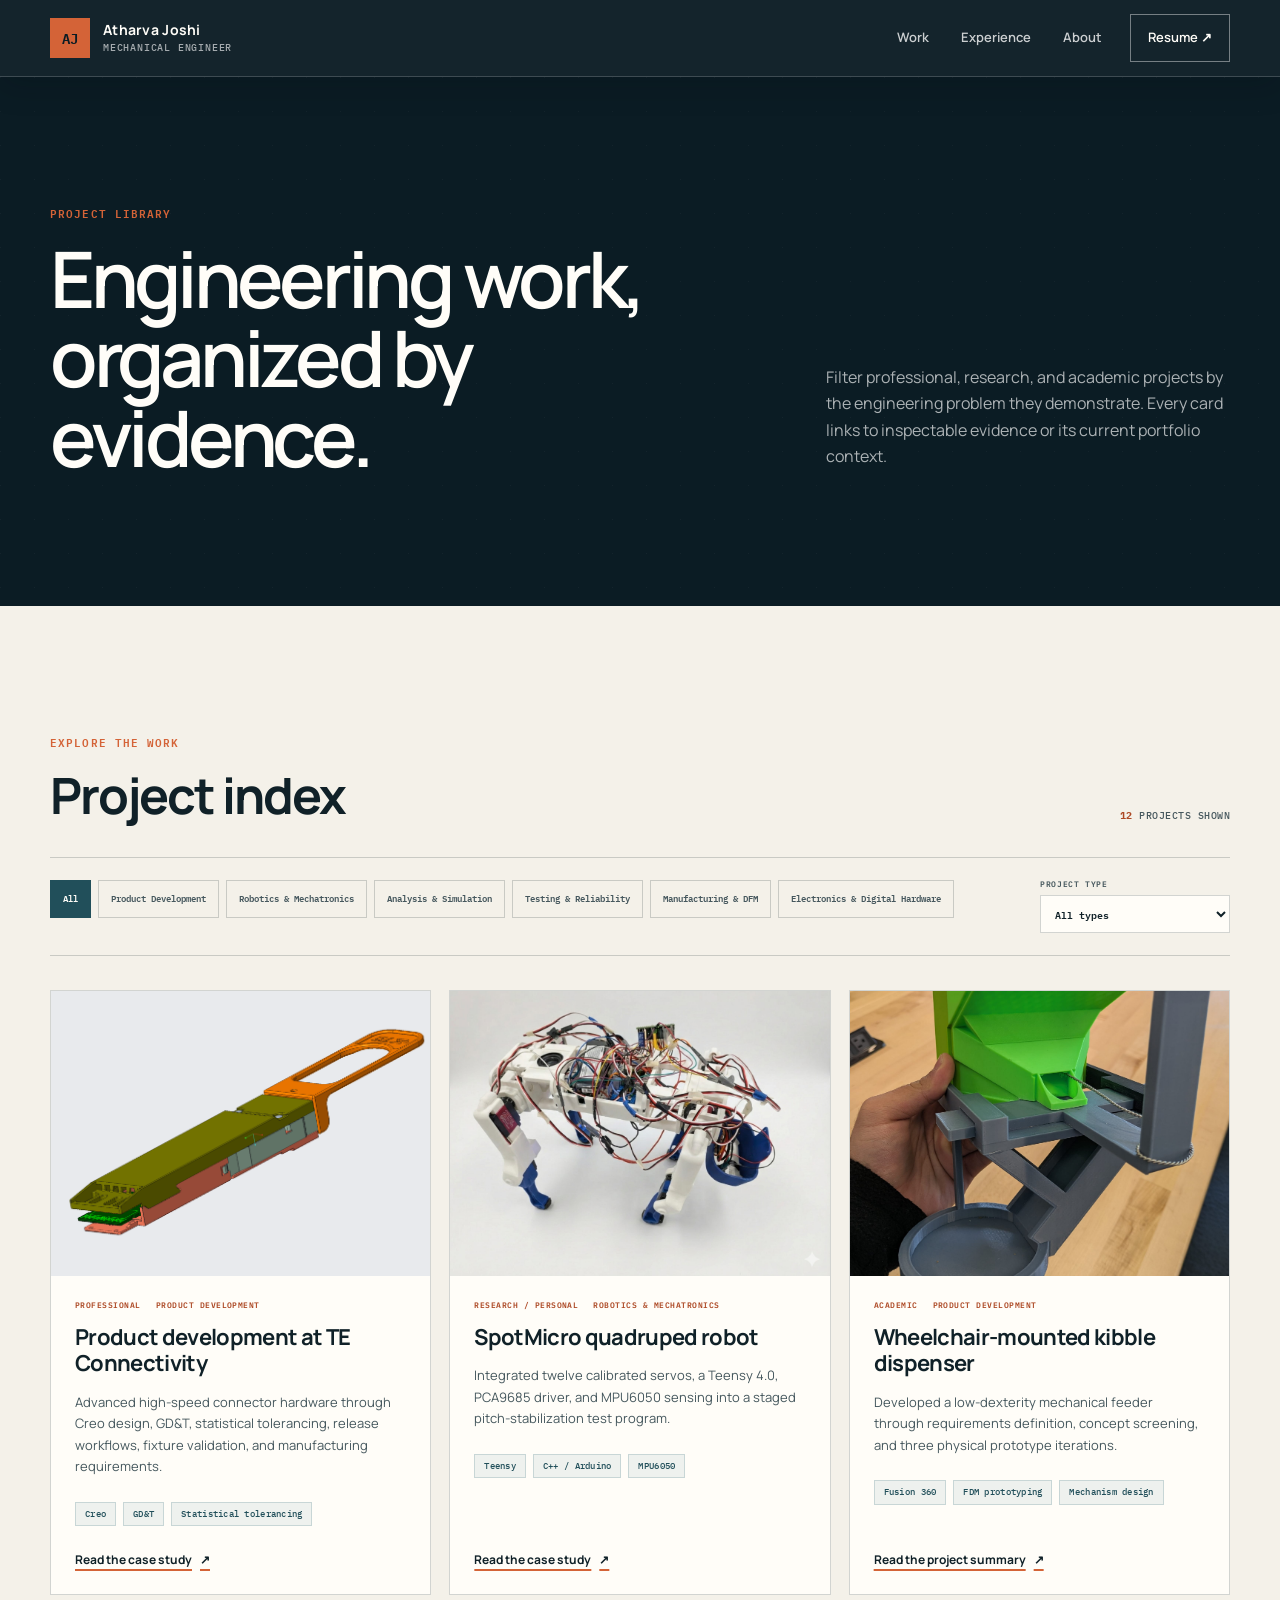
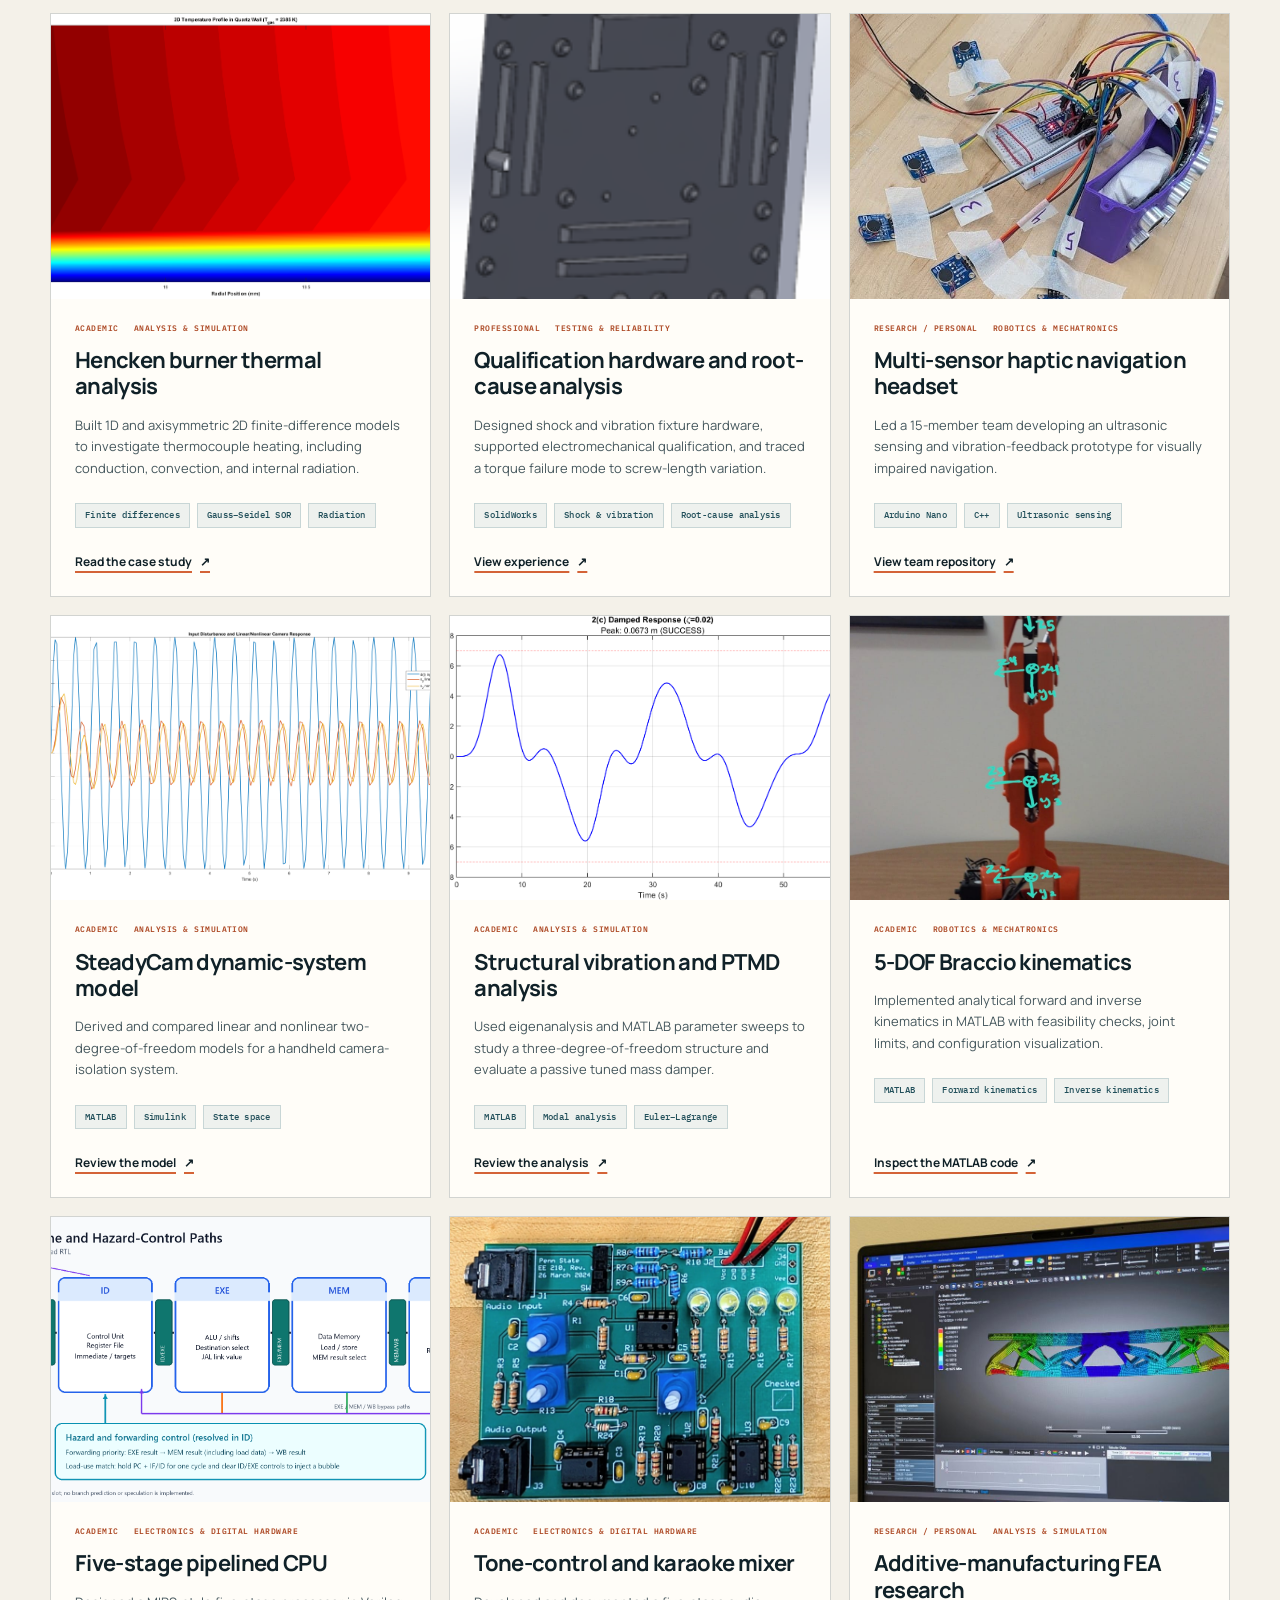
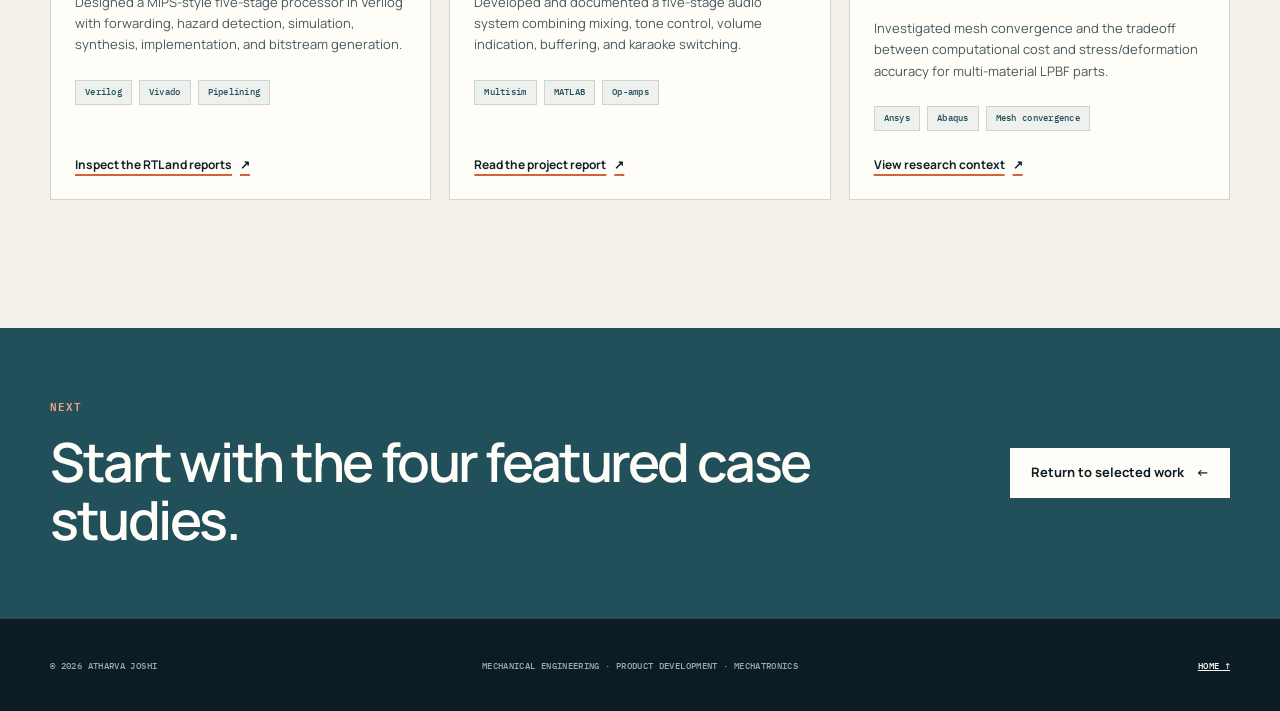
==== work/index.html @ 53b20890 "Build Option A portfolio foundation" ====
<!doctype html>
<html lang="en">
  <head>
    <meta charset="utf-8">
    <meta name="viewport" content="width=device-width, initial-scale=1">
    <title>Engineering Work | Atharva Joshi</title>
    <meta name="description" content="Explore Atharva Joshi's professional, research, and academic engineering projects by domain.">
    <meta name="theme-color" content="#0b1c24">
    <link rel="canonical" href="https://wargodakj.github.io/work/">
    <meta property="og:type" content="website">
    <meta property="og:url" content="https://wargodakj.github.io/work/">
    <meta property="og:title" content="Engineering Work | Atharva Joshi">
    <meta property="og:description" content="Professional, research, and academic work across product development, mechatronics, testing, manufacturing, and simulation.">
    <meta property="og:image" content="https://wargodakj.github.io/assets/te-osfp-test-module.png">
    <meta name="twitter:card" content="summary_large_image">
    <link rel="preconnect" href="https://fonts.googleapis.com">
    <link rel="preconnect" href="https://fonts.gstatic.com" crossorigin>
    <link href="https://fonts.googleapis.com/css2?family=IBM+Plex+Mono:wght@500;600&family=Manrope:wght@400;500;600;700&display=swap" rel="stylesheet">
    <link rel="stylesheet" href="../styles.css">
    <script type="module" src="work.js"></script>
  </head>
  <body>
    <a class="skip-link" href="#project-library">Skip to projects</a>

    <header class="site-header is-scrolled">
      <div class="shell header-inner">
        <a class="brand" href="../index.html" aria-label="Atharva Joshi, home">
          <span class="brand-mark" aria-hidden="true">AJ</span>
          <span class="brand-copy"><strong>Atharva Joshi</strong><span>Mechanical engineer</span></span>
        </a>
        <button class="menu-button" type="button" aria-expanded="false" aria-controls="primary-navigation" data-menu-button>
          <span class="menu-button-label">Menu</span>
          <span class="menu-button-lines" aria-hidden="true"><i></i><i></i></span>
        </button>
        <nav class="primary-nav" id="primary-navigation" aria-label="Primary navigation" data-navigation>
          <a aria-current="page" href="./">Work</a>
          <a href="../index.html#experience">Experience</a>
          <a href="../index.html#about">About</a>
          <a class="nav-resume" href="../assets/Atharva_Joshi_Resume.pdf" target="_blank" rel="noopener">Resume <span aria-hidden="true">↗</span></a>
        </nav>
      </div>
    </header>

    <main>
      <section class="page-hero">
        <div class="shell page-hero-grid">
          <div>
            <p class="eyebrow">Project library</p>
            <h1>Engineering work, organized by evidence.</h1>
          </div>
          <p>Filter professional, research, and academic projects by the engineering problem they demonstrate. Every card links to inspectable evidence or its current portfolio context.</p>
        </div>
      </section>

      <section class="library-section" id="project-library" aria-labelledby="library-title">
        <div class="shell">
          <div class="library-header">
            <div>
              <p class="eyebrow">Explore the work</p>
              <h2 id="library-title">Project index</h2>
            </div>
            <p class="result-count" aria-live="polite"><strong data-result-count>0</strong> projects shown</p>
          </div>

          <div class="library-controls" aria-label="Project filters">
            <div class="filter-group" role="group" aria-label="Filter by engineering domain" data-domain-filters></div>
            <label class="type-filter">
              <span>Project type</span>
              <select data-type-filter>
                <option value="All">All types</option>
                <option value="Professional">Professional</option>
                <option value="Research / Personal">Research / personal</option>
                <option value="Academic">Academic</option>
              </select>
            </label>
          </div>

          <div class="library-grid" data-project-library></div>
          <p class="library-empty" data-empty-state hidden>No projects match both filters. Try another combination.</p>
        </div>
      </section>

      <section class="contact-band">
        <div class="shell contact-inner">
          <div><p class="eyebrow">Next</p><h2>Start with the four featured case studies.</h2></div>
          <a class="button button-light" href="../index.html#selected-work">Return to selected work <span aria-hidden="true">←</span></a>
        </div>
      </section>
    </main>

    <footer class="site-footer">
      <div class="shell footer-inner">
        <p>© <span data-current-year></span> Atharva Joshi</p>
        <p>Mechanical engineering · Product development · Mechatronics</p>
        <a href="../index.html">Home ↑</a>
      </div>
    </footer>
  </body>
</html>
---- styles.css ----
:root {
  --ink: #102128;
  --ink-soft: #45575d;
  --paper: #f4f1e9;
  --paper-deep: #e8e3d8;
  --white: #fffdf8;
  --navy: #0b1c24;
  --navy-light: #17313b;
  --steel: #2f6875;
  --steel-dark: #214f5a;
  --orange: #d46337;
  --orange-dark: #ad4925;
  --line: rgba(16, 33, 40, 0.19);
  --line-light: rgba(255, 255, 255, 0.18);
  --shadow: 0 28px 70px rgba(9, 27, 35, 0.14);
  --sans: "Manrope", "Segoe UI", sans-serif;
  --mono: "IBM Plex Mono", Consolas, monospace;
  --shell: min(1180px, calc(100vw - 48px));
  --radius: 3px;
}

*,
*::before,
*::after {
  box-sizing: border-box;
}

html {
  scroll-behavior: smooth;
  scroll-padding-top: 88px;
}

body {
  margin: 0;
  color: var(--ink);
  background: var(--paper);
  font-family: var(--sans);
  font-size: 16px;
  line-height: 1.65;
  text-rendering: optimizeLegibility;
}

body.menu-open {
  overflow: hidden;
}

img {
  display: block;
  max-width: 100%;
}

a {
  color: inherit;
}

button,
a {
  -webkit-tap-highlight-color: transparent;
}

:focus-visible {
  outline: 3px solid var(--orange);
  outline-offset: 4px;
}

.skip-link {
  position: fixed;
  z-index: 1000;
  top: 12px;
  left: 12px;
  padding: 10px 14px;
  color: var(--white);
  background: var(--navy);
  transform: translateY(-160%);
}

.skip-link:focus {
  transform: translateY(0);
}

.shell {
  width: var(--shell);
  margin-inline: auto;
}

.site-header {
  position: sticky;
  z-index: 100;
  top: 0;
  color: var(--white);
  background: rgba(11, 28, 36, 0.96);
  border-bottom: 1px solid transparent;
  transition: border-color 180ms ease, box-shadow 180ms ease;
}

.site-header.is-scrolled {
  border-bottom-color: var(--line-light);
  box-shadow: 0 10px 30px rgba(3, 12, 16, 0.18);
}

.header-inner {
  min-height: 76px;
  display: flex;
  align-items: center;
  justify-content: space-between;
  gap: 32px;
}

.brand {
  display: inline-flex;
  align-items: center;
  gap: 13px;
  color: inherit;
  text-decoration: none;
}

.brand-mark {
  width: 40px;
  height: 40px;
  display: grid;
  place-items: center;
  color: var(--navy);
  background: var(--orange);
  font: 600 14px/1 var(--mono);
}

.brand-copy {
  display: grid;
  line-height: 1.15;
}

.brand-copy strong {
  font-size: 14px;
  letter-spacing: 0.02em;
}

.brand-copy span {
  margin-top: 4px;
  color: rgba(255, 255, 255, 0.62);
  font: 500 10px/1.2 var(--mono);
  letter-spacing: 0.08em;
  text-transform: uppercase;
}

.primary-nav {
  display: flex;
  align-items: center;
  gap: 4px;
}

.primary-nav a {
  padding: 12px 14px;
  color: rgba(255, 255, 255, 0.78);
  font-size: 13px;
  font-weight: 600;
  text-decoration: none;
}

.primary-nav a:hover {
  color: var(--white);
}

.primary-nav .nav-resume {
  margin-left: 10px;
  padding-inline: 17px;
  color: var(--white);
  border: 1px solid rgba(255, 255, 255, 0.42);
}

.primary-nav .nav-resume:hover {
  background: rgba(255, 255, 255, 0.09);
}

.menu-button {
  display: none;
  color: var(--white);
  background: transparent;
  border: 0;
  font: 600 12px/1 var(--mono);
  text-transform: uppercase;
  letter-spacing: 0.08em;
}

.hero {
  position: relative;
  min-height: 720px;
  display: grid;
  align-items: center;
  overflow: hidden;
  color: var(--white);
  background:
    linear-gradient(115deg, rgba(255, 255, 255, 0.035) 1px, transparent 1px) 0 0 / 34px 34px,
    var(--navy);
}

.hero::after {
  content: "";
  position: absolute;
  right: -11vw;
  bottom: -36vw;
  width: 64vw;
  aspect-ratio: 1;
  border: 1px solid rgba(255, 255, 255, 0.08);
  border-radius: 50%;
  box-shadow: 0 0 0 90px rgba(255, 255, 255, 0.02), 0 0 0 180px rgba(255, 255, 255, 0.015);
  pointer-events: none;
}

.hero-grid {
  position: relative;
  z-index: 1;
  display: grid;
  grid-template-columns: minmax(0, 1.04fr) minmax(420px, 0.96fr);
  align-items: center;
  gap: clamp(48px, 7vw, 96px);
  padding-block: 88px 92px;
}

.eyebrow,
.project-eyebrow {
  margin: 0 0 18px;
  color: var(--orange);
  font: 600 11px/1.45 var(--mono);
  letter-spacing: 0.1em;
  text-transform: uppercase;
}

.hero h1 {
  max-width: 760px;
  margin: 0;
  font-size: clamp(46px, 6vw, 78px);
  font-weight: 600;
  line-height: 1.02;
  letter-spacing: -0.055em;
}

.hero-lede {
  max-width: 670px;
  margin: 30px 0 0;
  color: rgba(255, 255, 255, 0.72);
  font-size: clamp(17px, 1.6vw, 20px);
  line-height: 1.65;
}

.hero-actions {
  display: flex;
  flex-wrap: wrap;
  gap: 12px;
  margin-top: 36px;
}

.button {
  min-height: 50px;
  display: inline-flex;
  align-items: center;
  justify-content: center;
  gap: 12px;
  padding: 12px 20px;
  border: 1px solid transparent;
  font-size: 13px;
  font-weight: 700;
  text-decoration: none;
  transition: color 160ms ease, background 160ms ease, border-color 160ms ease, transform 160ms ease;
}

.button:hover {
  transform: translateY(-2px);
}

.button-primary {
  color: var(--navy);
  background: var(--orange);
}

.button-primary:hover {
  background: #e27647;
}

.button-secondary {
  color: var(--white);
  border-color: rgba(255, 255, 255, 0.32);
}

.button-secondary:hover {
  background: rgba(255, 255, 255, 0.08);
  border-color: rgba(255, 255, 255, 0.6);
}

.hero-facts {
  display: grid;
  grid-template-columns: repeat(3, 1fr);
  gap: 18px;
  margin: 52px 0 0;
  padding-top: 24px;
  border-top: 1px solid var(--line-light);
}

.hero-facts div {
  min-width: 0;
}

.hero-facts dt {
  color: rgba(255, 255, 255, 0.48);
  font: 500 9px/1.4 var(--mono);
  letter-spacing: 0.1em;
  text-transform: uppercase;
}

.hero-facts dd {
  margin: 8px 0 0;
  color: rgba(255, 255, 255, 0.86);
  font-size: 12px;
  line-height: 1.45;
}

.hero-evidence {
  position: relative;
  min-height: 520px;
}

.evidence-frame {
  position: absolute;
  margin: 0;
  overflow: hidden;
  background: #dfe3e3;
  border: 1px solid rgba(255, 255, 255, 0.2);
  box-shadow: 0 32px 70px rgba(0, 0, 0, 0.28);
}

.evidence-frame img {
  width: 100%;
  height: 100%;
  object-fit: cover;
}

.evidence-frame figcaption {
  position: absolute;
  right: 0;
  bottom: 0;
  left: 0;
  display: flex;
  align-items: center;
  gap: 12px;
  padding: 12px 15px;
  color: rgba(255, 255, 255, 0.8);
  background: rgba(11, 28, 36, 0.92);
  font: 500 10px/1.3 var(--mono);
  letter-spacing: 0.05em;
  text-transform: uppercase;
}

.evidence-frame figcaption span {
  color: var(--orange);
}

.evidence-frame-main {
  top: 18px;
  right: 0;
  width: 92%;
  height: 68%;
}

.evidence-frame-main img {
  object-position: 55% 50%;
}

.evidence-frame-secondary {
  bottom: 20px;
  left: 0;
  width: 58%;
  height: 42%;
  border: 8px solid var(--navy);
}

.evidence-note {
  position: absolute;
  right: 0;
  bottom: 64px;
  width: 36%;
  display: flex;
  align-items: center;
  gap: 8px;
  color: rgba(255, 255, 255, 0.52);
  font: 500 8px/1 var(--mono);
  letter-spacing: 0.08em;
}

.evidence-note i {
  flex: 1;
  height: 1px;
  background: rgba(255, 255, 255, 0.22);
}

.proof-bar {
  color: var(--white);
  background: var(--steel-dark);
}

.proof-grid {
  display: grid;
  grid-template-columns: repeat(3, 1fr);
}

.proof-grid > div {
  position: relative;
  min-height: 118px;
  display: grid;
  align-content: center;
  padding: 24px 34px 24px 56px;
  border-left: 1px solid rgba(255, 255, 255, 0.14);
}

.proof-grid > div:last-child {
  border-right: 1px solid rgba(255, 255, 255, 0.14);
}

.proof-grid span {
  position: absolute;
  top: 27px;
  left: 20px;
  color: var(--orange);
  font: 600 10px/1 var(--mono);
}

.proof-grid strong,
.proof-grid small {
  display: block;
}

.proof-grid strong {
  font-size: 14px;
}

.proof-grid small {
  margin-top: 7px;
  color: rgba(255, 255, 255, 0.58);
  font: 500 9px/1.5 var(--mono);
}

.section {
  padding-block: clamp(86px, 10vw, 140px);
}

.section-heading {
  display: grid;
  grid-template-columns: minmax(0, 1.3fr) minmax(280px, 0.7fr);
  align-items: end;
  gap: 64px;
  margin-bottom: 54px;
}

.section-heading-compact {
  grid-template-columns: 1fr;
}

.section-heading h2,
.experience h2,
.about h2,
.contact-band h2 {
  max-width: 760px;
  margin: 0;
  font-size: clamp(36px, 4.8vw, 58px);
  font-weight: 600;
  line-height: 1.08;
  letter-spacing: -0.045em;
}

.section-heading > p {
  margin: 0;
  color: var(--ink-soft);
  font-size: 15px;
}

.featured-grid {
  border-top: 1px solid var(--line);
}

.featured-project {
  display: grid;
  grid-template-columns: minmax(340px, 0.92fr) minmax(0, 1.08fr);
  gap: clamp(42px, 7vw, 94px);
  align-items: center;
  padding-block: 48px;
  border-bottom: 1px solid var(--line);
}

.featured-project:nth-child(even) .project-media {
  order: 2;
}

.project-media {
  position: relative;
  aspect-ratio: 4 / 3;
  display: block;
  overflow: hidden;
  background: var(--paper-deep);
  box-shadow: var(--shadow);
}

.project-media::after {
  content: "";
  position: absolute;
  inset: 0;
  border: 1px solid rgba(16, 33, 40, 0.16);
  pointer-events: none;
}

.project-media img {
  width: 100%;
  height: 100%;
  object-fit: cover;
  transition: transform 450ms cubic-bezier(0.2, 0.75, 0.25, 1);
}

.project-media:hover img {
  transform: scale(1.025);
}

#te-connectivity .project-media img {
  object-fit: contain;
  padding: 20px;
  background: #e6e9eb;
}

#hencken-burner .project-media img {
  object-position: center;
}

.project-number,
.project-status {
  position: absolute;
  z-index: 1;
  font-family: var(--mono);
}

.project-number {
  top: 0;
  left: 0;
  min-width: 48px;
  padding: 12px;
  color: var(--navy);
  background: var(--orange);
  font-size: 12px;
  font-weight: 600;
  text-align: center;
}

.project-status {
  right: 12px;
  bottom: 12px;
  padding: 7px 9px;
  color: var(--white);
  background: rgba(11, 28, 36, 0.9);
  font-size: 8px;
  letter-spacing: 0.08em;
  text-transform: uppercase;
}

.project-copy h3,
.supporting-copy h3,
.capability-grid h3,
.experience-item h3 {
  margin: 0;
  color: var(--ink);
  font-size: clamp(24px, 3vw, 38px);
  font-weight: 600;
  line-height: 1.18;
  letter-spacing: -0.035em;
}

.project-copy > p:not(.project-eyebrow),
.supporting-copy > p:not(.project-eyebrow) {
  margin: 18px 0 0;
  color: var(--ink-soft);
}

.project-outcome {
  padding-left: 18px;
  border-left: 2px solid var(--orange);
  font-size: 13px;
}

.project-outcome strong {
  color: var(--ink);
}

.project-tags,
.inline-tags {
  display: flex;
  flex-wrap: wrap;
  gap: 7px;
  margin: 24px 0 0;
  padding: 0;
  list-style: none;
}

.project-tags li,
.inline-tags li {
  padding: 6px 9px;
  color: var(--steel-dark);
  background: rgba(47, 104, 117, 0.08);
  border: 1px solid rgba(47, 104, 117, 0.2);
  font: 500 9px/1.2 var(--mono);
  letter-spacing: 0.03em;
}

.text-link {
  display: inline-flex;
  gap: 8px;
  margin-top: 28px;
  color: var(--ink);
  font-size: 12px;
  font-weight: 700;
  text-decoration-color: var(--orange);
  text-decoration-thickness: 2px;
  text-underline-offset: 5px;
}

.text-link:hover {
  color: var(--orange-dark);
}

.capabilities {
  color: var(--white);
  background: var(--navy);
}

.capabilities .section-heading h2 {
  color: var(--white);
}

.capability-grid {
  display: grid;
  grid-template-columns: repeat(2, 1fr);
  border-top: 1px solid var(--line-light);
  border-left: 1px solid var(--line-light);
}

.capability-grid article {
  min-height: 300px;
  padding: clamp(30px, 4vw, 48px);
  border-right: 1px solid var(--line-light);
  border-bottom: 1px solid var(--line-light);
}

.capability-index {
  display: block;
  margin-bottom: 48px;
  color: var(--orange);
  font: 600 12px/1 var(--mono);
}

.capability-grid h3 {
  color: var(--white);
  font-size: 28px;
}

.capability-grid p {
  max-width: 500px;
  margin: 18px 0 0;
  color: rgba(255, 255, 255, 0.66);
}

.capability-grid small {
  display: block;
  margin-top: 34px;
  color: rgba(255, 255, 255, 0.42);
  font: 500 9px/1.5 var(--mono);
  letter-spacing: 0.04em;
}

.experience {
  background: var(--white);
}

.experience-layout {
  display: grid;
  grid-template-columns: minmax(280px, 0.7fr) minmax(0, 1.3fr);
  gap: clamp(56px, 9vw, 130px);
}

.experience-intro {
  align-self: start;
  position: sticky;
  top: 120px;
}

.experience-intro p:last-child {
  margin: 26px 0 0;
  color: var(--ink-soft);
}

.experience-list {
  border-top: 1px solid var(--line);
}

.experience-item {
  display: grid;
  grid-template-columns: 155px minmax(0, 1fr);
  gap: 32px;
  padding-block: 36px 42px;
  border-bottom: 1px solid var(--line);
}

.experience-meta {
  display: grid;
  align-content: start;
  gap: 8px;
  color: var(--ink-soft);
  font: 500 9px/1.5 var(--mono);
  letter-spacing: 0.05em;
  text-transform: uppercase;
}

.experience-meta span:first-child {
  color: var(--orange-dark);
  font-size: 11px;
}

.experience-item h3 {
  font-size: 28px;
}

.experience-item p {
  margin: 16px 0 0;
  color: var(--ink-soft);
}

.more-work {
  background: var(--paper-deep);
}

.supporting-grid {
  display: grid;
  grid-template-columns: repeat(3, 1fr);
  gap: 18px;
}

.supporting-project {
  display: flex;
  flex-direction: column;
  background: var(--white);
  border: 1px solid var(--line);
}

.supporting-media {
  aspect-ratio: 16 / 10;
  display: block;
  overflow: hidden;
  background: #dde2e2;
}

.supporting-media img {
  width: 100%;
  height: 100%;
  object-fit: cover;
  transition: transform 350ms ease;
}

.supporting-media:hover img {
  transform: scale(1.025);
}

.supporting-copy {
  flex: 1;
  padding: 26px;
}

.supporting-copy h3 {
  font-size: 22px;
}

.supporting-copy > p:not(.project-eyebrow) {
  font-size: 13px;
}

.supporting-copy .project-tags {
  margin-top: 20px;
}

.section-action {
  display: flex;
  justify-content: center;
  margin-top: 42px;
}

.button-ink {
  color: var(--white);
  background: var(--navy);
}

.button-ink:hover {
  background: var(--navy-light);
}

.page-hero {
  padding-block: clamp(78px, 10vw, 132px);
  color: var(--white);
  background:
    linear-gradient(115deg, rgba(255, 255, 255, 0.035) 1px, transparent 1px) 0 0 / 34px 34px,
    var(--navy);
}

.page-hero-grid {
  display: grid;
  grid-template-columns: minmax(0, 1.25fr) minmax(280px, 0.75fr);
  align-items: end;
  gap: clamp(40px, 8vw, 110px);
}

.page-hero h1 {
  max-width: 820px;
  margin: 0;
  font-size: clamp(44px, 7vw, 78px);
  font-weight: 600;
  line-height: 1.02;
  letter-spacing: -0.055em;
}

.page-hero-grid > p {
  margin: 0 0 8px;
  color: rgba(255, 255, 255, 0.66);
}

.library-section {
  padding-block: clamp(78px, 10vw, 132px);
}

.library-header {
  display: flex;
  align-items: end;
  justify-content: space-between;
  gap: 32px;
  margin-bottom: 34px;
}

.library-header h2 {
  margin: 0;
  font-size: clamp(34px, 4vw, 50px);
  line-height: 1.1;
  letter-spacing: -0.04em;
}

.result-count {
  margin: 0;
  color: var(--ink-soft);
  font: 500 10px/1.4 var(--mono);
  letter-spacing: 0.05em;
  text-transform: uppercase;
}

.result-count strong {
  color: var(--orange-dark);
}

.library-controls {
  display: flex;
  align-items: flex-start;
  justify-content: space-between;
  gap: 30px;
  padding-block: 22px;
  border-block: 1px solid var(--line);
}

.filter-group {
  display: flex;
  flex-wrap: wrap;
  gap: 7px;
}

.filter-button {
  min-height: 38px;
  padding: 8px 12px;
  color: var(--ink-soft);
  background: transparent;
  border: 1px solid var(--line);
  font: 600 9px/1.2 var(--mono);
  cursor: pointer;
}

.filter-button:hover,
.filter-button.is-active {
  color: var(--white);
  background: var(--steel-dark);
  border-color: var(--steel-dark);
}

.type-filter {
  flex: 0 0 190px;
  display: grid;
  gap: 6px;
  color: var(--ink-soft);
  font: 600 8px/1.2 var(--mono);
  letter-spacing: 0.08em;
  text-transform: uppercase;
}

.type-filter select {
  width: 100%;
  min-height: 38px;
  padding: 7px 10px;
  color: var(--ink);
  background: var(--white);
  border: 1px solid var(--line);
  border-radius: 0;
  font: 600 10px/1.2 var(--mono);
}

.library-grid {
  display: grid;
  grid-template-columns: repeat(3, 1fr);
  gap: 18px;
  margin-top: 34px;
}

.library-card {
  min-width: 0;
  display: flex;
  flex-direction: column;
  background: var(--white);
  border: 1px solid var(--line);
}

.library-card-media {
  aspect-ratio: 4 / 3;
  display: block;
  overflow: hidden;
  background: #dfe3e3;
}

.library-card-media img {
  width: 100%;
  height: 100%;
  object-fit: cover;
  transition: transform 350ms ease;
}

.library-card-media:hover img {
  transform: scale(1.025);
}

.library-card-copy {
  flex: 1;
  display: flex;
  flex-direction: column;
  padding: 24px;
}

.library-card-meta {
  display: flex;
  flex-wrap: wrap;
  gap: 7px 15px;
  margin-bottom: 14px;
  color: var(--orange-dark);
  font: 600 8px/1.3 var(--mono);
  letter-spacing: 0.06em;
  text-transform: uppercase;
}

.library-card h3 {
  margin: 0;
  font-size: 22px;
  line-height: 1.2;
  letter-spacing: -0.03em;
}

.library-card-copy > p {
  margin: 15px 0 0;
  color: var(--ink-soft);
  font-size: 13px;
}

.library-card .text-link {
  margin-top: auto;
  padding-top: 24px;
}

.library-empty {
  margin: 42px 0 0;
  padding: 28px;
  color: var(--ink-soft);
  background: var(--paper-deep);
  border: 1px solid var(--line);
}

.about {
  background: var(--paper);
}

.about-grid {
  display: grid;
  grid-template-columns: minmax(280px, 0.68fr) minmax(0, 1.32fr);
  align-items: center;
  gap: clamp(54px, 10vw, 140px);
}

.portrait-frame {
  position: relative;
  margin: 0;
}

.portrait-frame::before {
  content: "";
  position: absolute;
  z-index: -1;
  inset: 20px -20px -20px 20px;
  background: var(--steel);
}

.portrait-frame img {
  width: 100%;
  max-height: 590px;
  object-fit: cover;
  object-position: center 20%;
  filter: saturate(0.86) contrast(1.04);
}

.about-copy > p:not(.eyebrow) {
  max-width: 690px;
  margin: 24px 0 0;
  color: var(--ink-soft);
  font-size: 17px;
}

.about-links {
  display: flex;
  flex-wrap: wrap;
  gap: 24px;
  margin-top: 36px;
}

.about-links a {
  font-size: 12px;
  font-weight: 700;
  text-decoration-color: var(--orange);
  text-underline-offset: 5px;
}

.contact-band {
  padding-block: 70px;
  color: var(--white);
  background: var(--steel-dark);
}

.contact-inner {
  display: flex;
  align-items: center;
  justify-content: space-between;
  gap: 48px;
}

.contact-band .eyebrow {
  color: #f6a17b;
}

.contact-band h2 {
  max-width: 760px;
  color: var(--white);
  font-size: clamp(32px, 4.4vw, 54px);
}

.button-light {
  flex: 0 0 auto;
  color: var(--navy);
  background: var(--white);
}

.button-light:hover {
  background: var(--paper);
}

.site-footer {
  color: rgba(255, 255, 255, 0.62);
  background: var(--navy);
  border-top: 1px solid var(--line-light);
}

.footer-inner {
  min-height: 92px;
  display: grid;
  grid-template-columns: 1fr auto 1fr;
  align-items: center;
  gap: 24px;
  font: 500 9px/1.5 var(--mono);
  letter-spacing: 0.04em;
  text-transform: uppercase;
}

.footer-inner p,
.footer-inner a {
  margin: 0;
}

.footer-inner a {
  justify-self: end;
  color: var(--white);
}

@media (max-width: 980px) {
  :root {
    --shell: min(100% - 36px, 820px);
  }

  .hero {
    min-height: auto;
  }

  .hero-grid {
    grid-template-columns: 1fr;
    padding-block: 72px;
  }

  .hero-copy {
    max-width: 760px;
  }

  .hero-evidence {
    min-height: 570px;
  }

  .evidence-frame-main {
    width: 86%;
  }

  .evidence-frame-secondary {
    width: 48%;
  }

  .proof-grid {
    grid-template-columns: 1fr;
  }

  .proof-grid > div,
  .proof-grid > div:last-child {
    min-height: 96px;
    border-right: 1px solid rgba(255, 255, 255, 0.14);
    border-bottom: 1px solid rgba(255, 255, 255, 0.14);
  }

  .section-heading {
    grid-template-columns: 1fr;
    gap: 20px;
  }

  .featured-project,
  .experience-layout,
  .about-grid {
    grid-template-columns: 1fr;
  }

  .featured-project:nth-child(even) .project-media {
    order: initial;
  }

  .project-copy {
    max-width: 720px;
  }

  .experience-intro {
    position: static;
  }

  .page-hero-grid {
    grid-template-columns: 1fr;
  }

  .library-controls {
    align-items: stretch;
    flex-direction: column;
  }

  .type-filter {
    flex-basis: auto;
    max-width: 260px;
  }

  .library-grid {
    grid-template-columns: 1fr 1fr;
  }

  .supporting-grid {
    grid-template-columns: 1fr 1fr;
  }

  .about-grid {
    max-width: 760px;
  }

  .portrait-frame {
    max-width: 420px;
  }

  .contact-inner {
    align-items: flex-start;
    flex-direction: column;
  }

  .footer-inner {
    grid-template-columns: 1fr auto;
  }

  .footer-inner p:nth-child(2) {
    display: none;
  }
}

@media (max-width: 760px) {
  :root {
    --shell: calc(100% - 28px);
  }

  html {
    scroll-padding-top: 72px;
  }

  .header-inner {
    min-height: 68px;
  }

  .brand-copy span {
    display: none;
  }

  .menu-button {
    min-width: 74px;
    min-height: 44px;
    display: inline-flex;
    align-items: center;
    justify-content: flex-end;
    gap: 10px;
    cursor: pointer;
  }

  .menu-button-lines {
    width: 22px;
    display: grid;
    gap: 6px;
  }

  .menu-button-lines i {
    height: 1px;
    background: currentColor;
    transition: transform 180ms ease;
  }

  .menu-button[aria-expanded="true"] .menu-button-lines i:first-child {
    transform: translateY(3.5px) rotate(45deg);
  }

  .menu-button[aria-expanded="true"] .menu-button-lines i:last-child {
    transform: translateY(-3.5px) rotate(-45deg);
  }

  .primary-nav {
    position: fixed;
    inset: 68px 0 auto;
    display: none;
    align-items: stretch;
    padding: 18px 14px 26px;
    background: var(--navy);
    border-top: 1px solid var(--line-light);
    box-shadow: 0 24px 42px rgba(0, 0, 0, 0.24);
  }

  .primary-nav.is-open {
    display: grid;
  }

  .primary-nav a,
  .primary-nav .nav-resume {
    margin: 0;
    padding: 14px;
    border: 0;
    border-bottom: 1px solid var(--line-light);
  }

  .hero-grid {
    gap: 48px;
    padding-block: 60px 64px;
  }

  .hero h1 {
    font-size: clamp(43px, 13vw, 62px);
  }

  .hero-facts {
    grid-template-columns: 1fr;
    gap: 14px;
  }

  .hero-facts div {
    display: grid;
    grid-template-columns: 96px 1fr;
    gap: 12px;
  }

  .hero-facts dd {
    margin: 0;
  }

  .hero-evidence {
    min-height: 410px;
  }

  .evidence-frame-main {
    width: 95%;
    height: 68%;
  }

  .evidence-frame-secondary {
    width: 62%;
    height: 43%;
  }

  .evidence-note {
    display: none;
  }

  .section {
    padding-block: 76px;
  }

  .section-heading {
    margin-bottom: 36px;
  }

  .featured-project {
    gap: 30px;
    padding-block: 36px;
  }

  .capability-grid,
  .supporting-grid,
  .library-grid {
    grid-template-columns: 1fr;
  }

  .library-header {
    align-items: flex-start;
    flex-direction: column;
  }

  .capability-grid article {
    min-height: auto;
  }

  .capability-index {
    margin-bottom: 36px;
  }

  .experience-item {
    grid-template-columns: 1fr;
    gap: 16px;
  }

  .experience-meta {
    grid-template-columns: 52px 1fr;
  }

  .portrait-frame {
    width: calc(100% - 20px);
  }

  .contact-band {
    padding-block: 58px;
  }

  .button-light {
    width: 100%;
  }

  .footer-inner {
    min-height: 112px;
    grid-template-columns: 1fr;
    gap: 8px;
    padding-block: 24px;
  }

  .footer-inner a {
    justify-self: start;
  }
}

@media (max-width: 460px) {
  .hero-actions .button {
    width: 100%;
  }

  .hero-evidence {
    min-height: 350px;
  }

  .evidence-frame figcaption {
    font-size: 8px;
  }

  .proof-grid > div {
    padding-right: 18px;
  }
}

@media (prefers-reduced-motion: reduce) {
  html {
    scroll-behavior: auto;
  }

  *,
  *::before,
  *::after {
    scroll-behavior: auto !important;
    transition-duration: 0.01ms !important;
    animation-duration: 0.01ms !important;
    animation-iteration-count: 1 !important;
  }
}
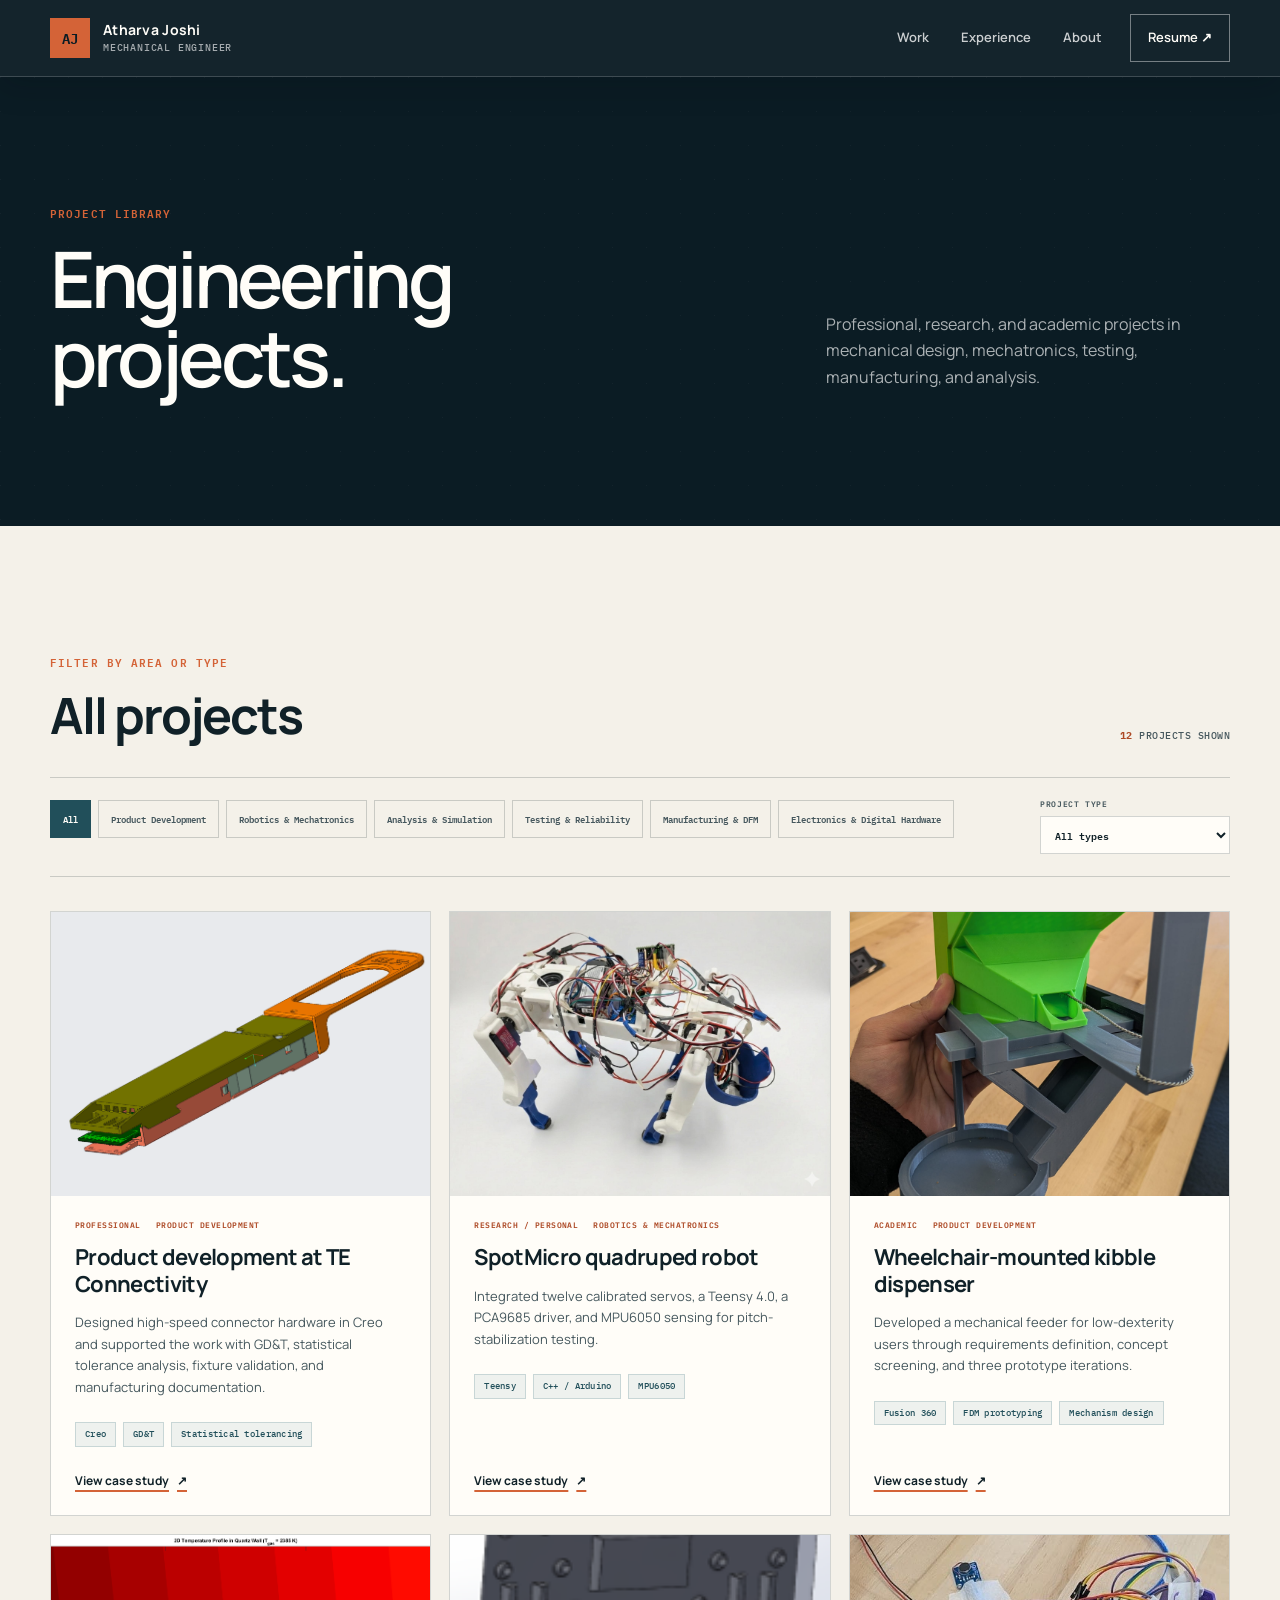
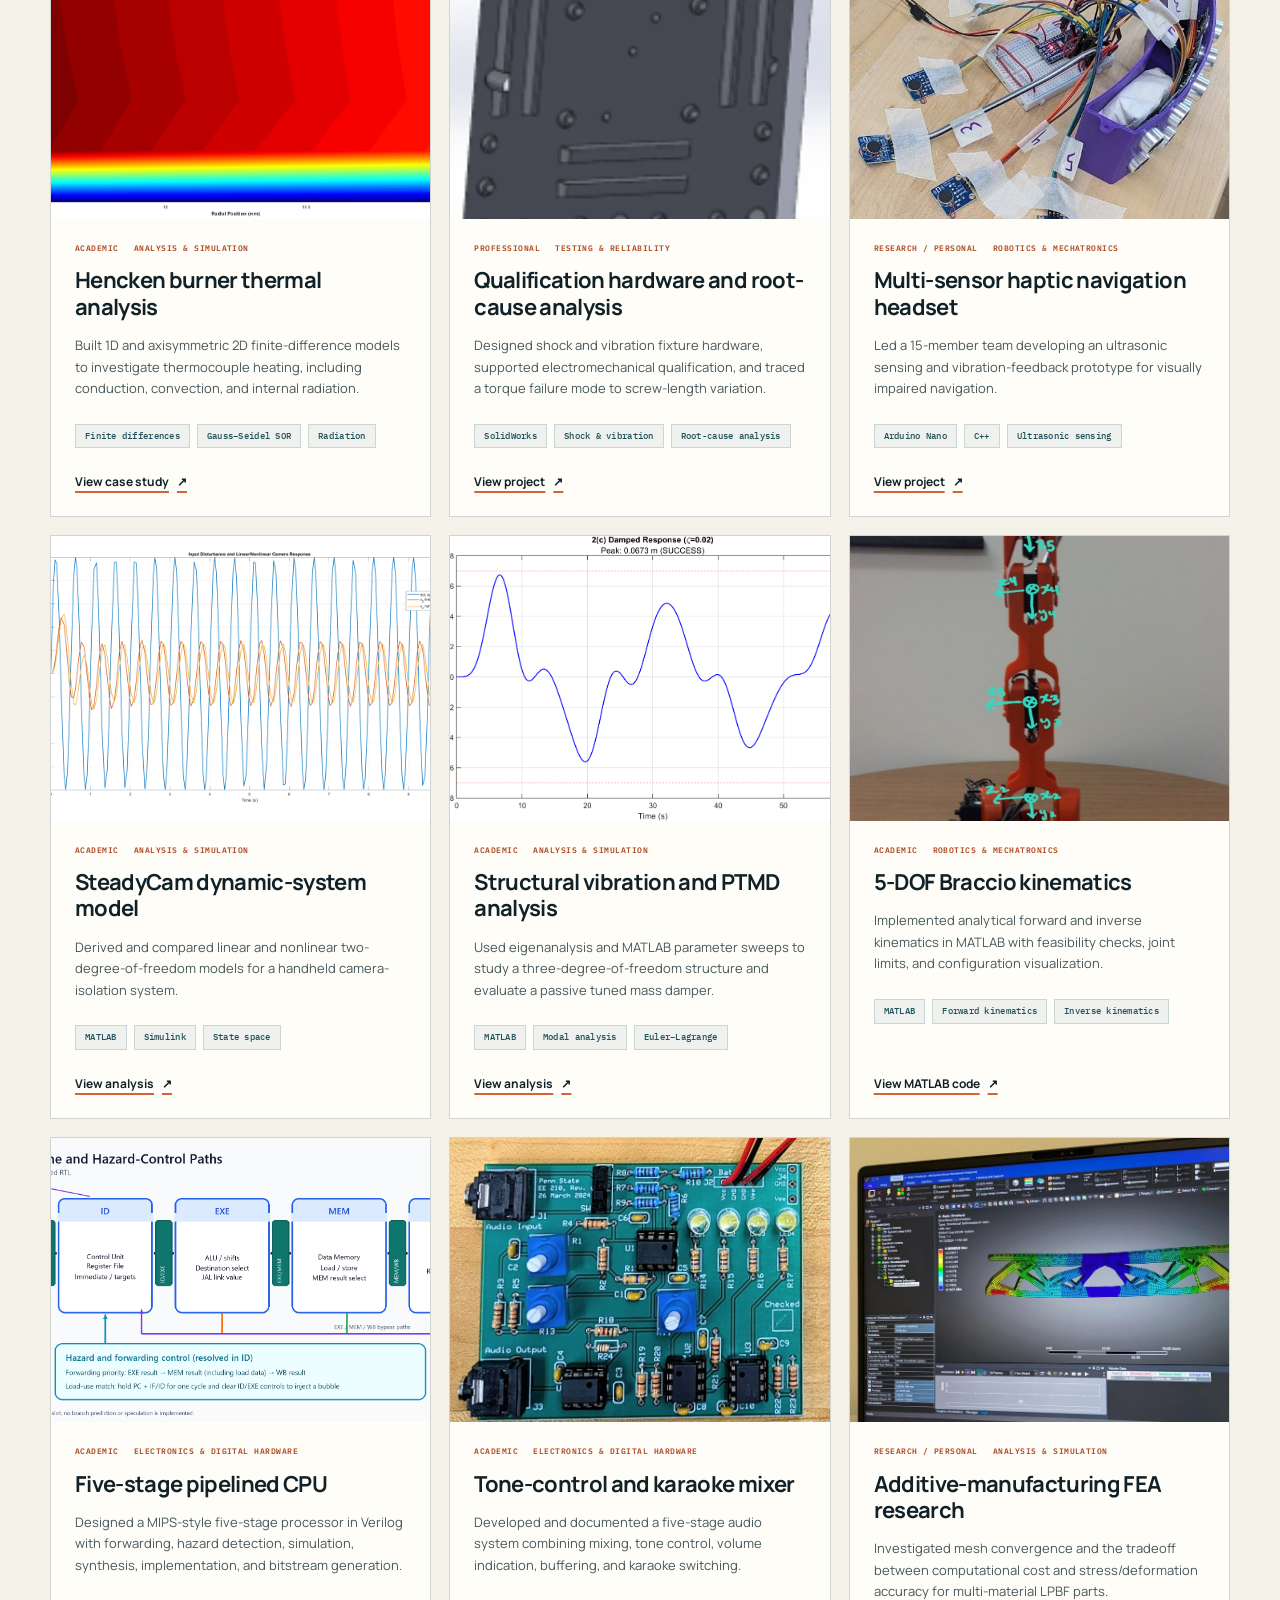
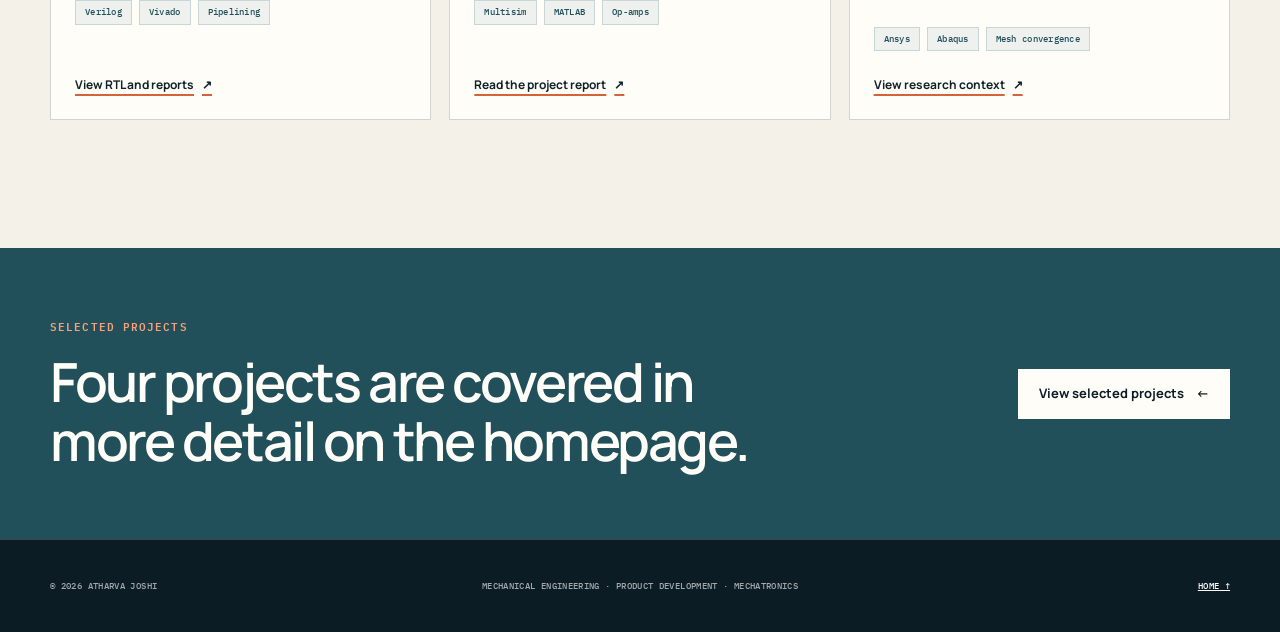
==== commit 62d0a530: "Refine portfolio copy and complete project pages" ====
--- a/work/index.html
+++ b/work/index.html
@@ -46,9 +46,9 @@
         <div class="shell page-hero-grid">
           <div>
             <p class="eyebrow">Project library</p>
-            <h1>Engineering work, organized by evidence.</h1>
+            <h1>Engineering projects.</h1>
           </div>
-          <p>Filter professional, research, and academic projects by the engineering problem they demonstrate. Every card links to inspectable evidence or its current portfolio context.</p>
+          <p>Professional, research, and academic projects in mechanical design, mechatronics, testing, manufacturing, and analysis.</p>
         </div>
       </section>
 
@@ -56,8 +56,8 @@
         <div class="shell">
           <div class="library-header">
             <div>
-              <p class="eyebrow">Explore the work</p>
-              <h2 id="library-title">Project index</h2>
+              <p class="eyebrow">Filter by area or type</p>
+              <h2 id="library-title">All projects</h2>
             </div>
             <p class="result-count" aria-live="polite"><strong data-result-count>0</strong> projects shown</p>
           </div>
@@ -82,8 +82,8 @@
 
       <section class="contact-band">
         <div class="shell contact-inner">
-          <div><p class="eyebrow">Next</p><h2>Start with the four featured case studies.</h2></div>
-          <a class="button button-light" href="../index.html#selected-work">Return to selected work <span aria-hidden="true">←</span></a>
+          <div><p class="eyebrow">Selected projects</p><h2>Four projects are covered in more detail on the homepage.</h2></div>
+          <a class="button button-light" href="../index.html#selected-work">View selected projects <span aria-hidden="true">←</span></a>
         </div>
       </section>
     </main>
--- a/styles.css
+++ b/styles.css
@@ -314,12 +314,13 @@
 }
 
 .hero-evidence {
+  display: grid;
+  grid-template-columns: minmax(0, 1.3fr) minmax(170px, 0.7fr);
+  gap: 14px;
+}
+
+.evidence-frame {
   position: relative;
-  min-height: 520px;
-}
-
-.evidence-frame {
-  position: absolute;
   margin: 0;
   overflow: hidden;
   background: #dfe3e3;
@@ -354,39 +355,38 @@
 }
 
 .evidence-frame-main {
-  top: 18px;
-  right: 0;
-  width: 92%;
-  height: 68%;
+  grid-column: 1 / -1;
+  width: 100%;
+  aspect-ratio: 16 / 10;
 }
 
 .evidence-frame-main img {
-  object-position: 55% 50%;
+  object-fit: contain;
+  object-position: center;
+  padding: 14px;
 }
 
 .evidence-frame-secondary {
-  bottom: 20px;
-  left: 0;
-  width: 58%;
-  height: 42%;
-  border: 8px solid var(--navy);
+  grid-column: 1;
+  width: 100%;
+  aspect-ratio: 4 / 3;
 }
 
 .evidence-note {
-  position: absolute;
-  right: 0;
-  bottom: 64px;
-  width: 36%;
-  display: flex;
-  align-items: center;
-  gap: 8px;
+  grid-column: 2;
+  display: grid;
+  align-content: center;
+  gap: 13px;
+  padding: 24px;
   color: rgba(255, 255, 255, 0.52);
+  background: rgba(255, 255, 255, 0.04);
+  border: 1px solid var(--line-light);
   font: 500 8px/1 var(--mono);
   letter-spacing: 0.08em;
 }
 
 .evidence-note i {
-  flex: 1;
+  width: 100%;
   height: 1px;
   background: rgba(255, 255, 255, 0.22);
 }
@@ -1115,15 +1115,7 @@
   }
 
   .hero-evidence {
-    min-height: 570px;
-  }
-
-  .evidence-frame-main {
-    width: 86%;
-  }
-
-  .evidence-frame-secondary {
-    width: 48%;
+    grid-template-columns: minmax(0, 1.25fr) minmax(180px, 0.75fr);
   }
 
   .proof-grid {
@@ -1299,21 +1291,19 @@
   }
 
   .hero-evidence {
-    min-height: 410px;
-  }
-
-  .evidence-frame-main {
-    width: 95%;
-    height: 68%;
-  }
-
-  .evidence-frame-secondary {
-    width: 62%;
-    height: 43%;
-  }
-
+    grid-template-columns: 1fr;
+  }
+
+  .evidence-frame-main,
+  .evidence-frame-secondary,
   .evidence-note {
-    display: none;
+    grid-column: 1;
+    width: 100%;
+  }
+
+  .evidence-note {
+    grid-template-columns: auto 1fr auto 1fr auto;
+    align-items: center;
   }
 
   .section {
@@ -1387,7 +1377,7 @@
   }
 
   .hero-evidence {
-    min-height: 350px;
+    gap: 10px;
   }
 
   .evidence-frame figcaption {
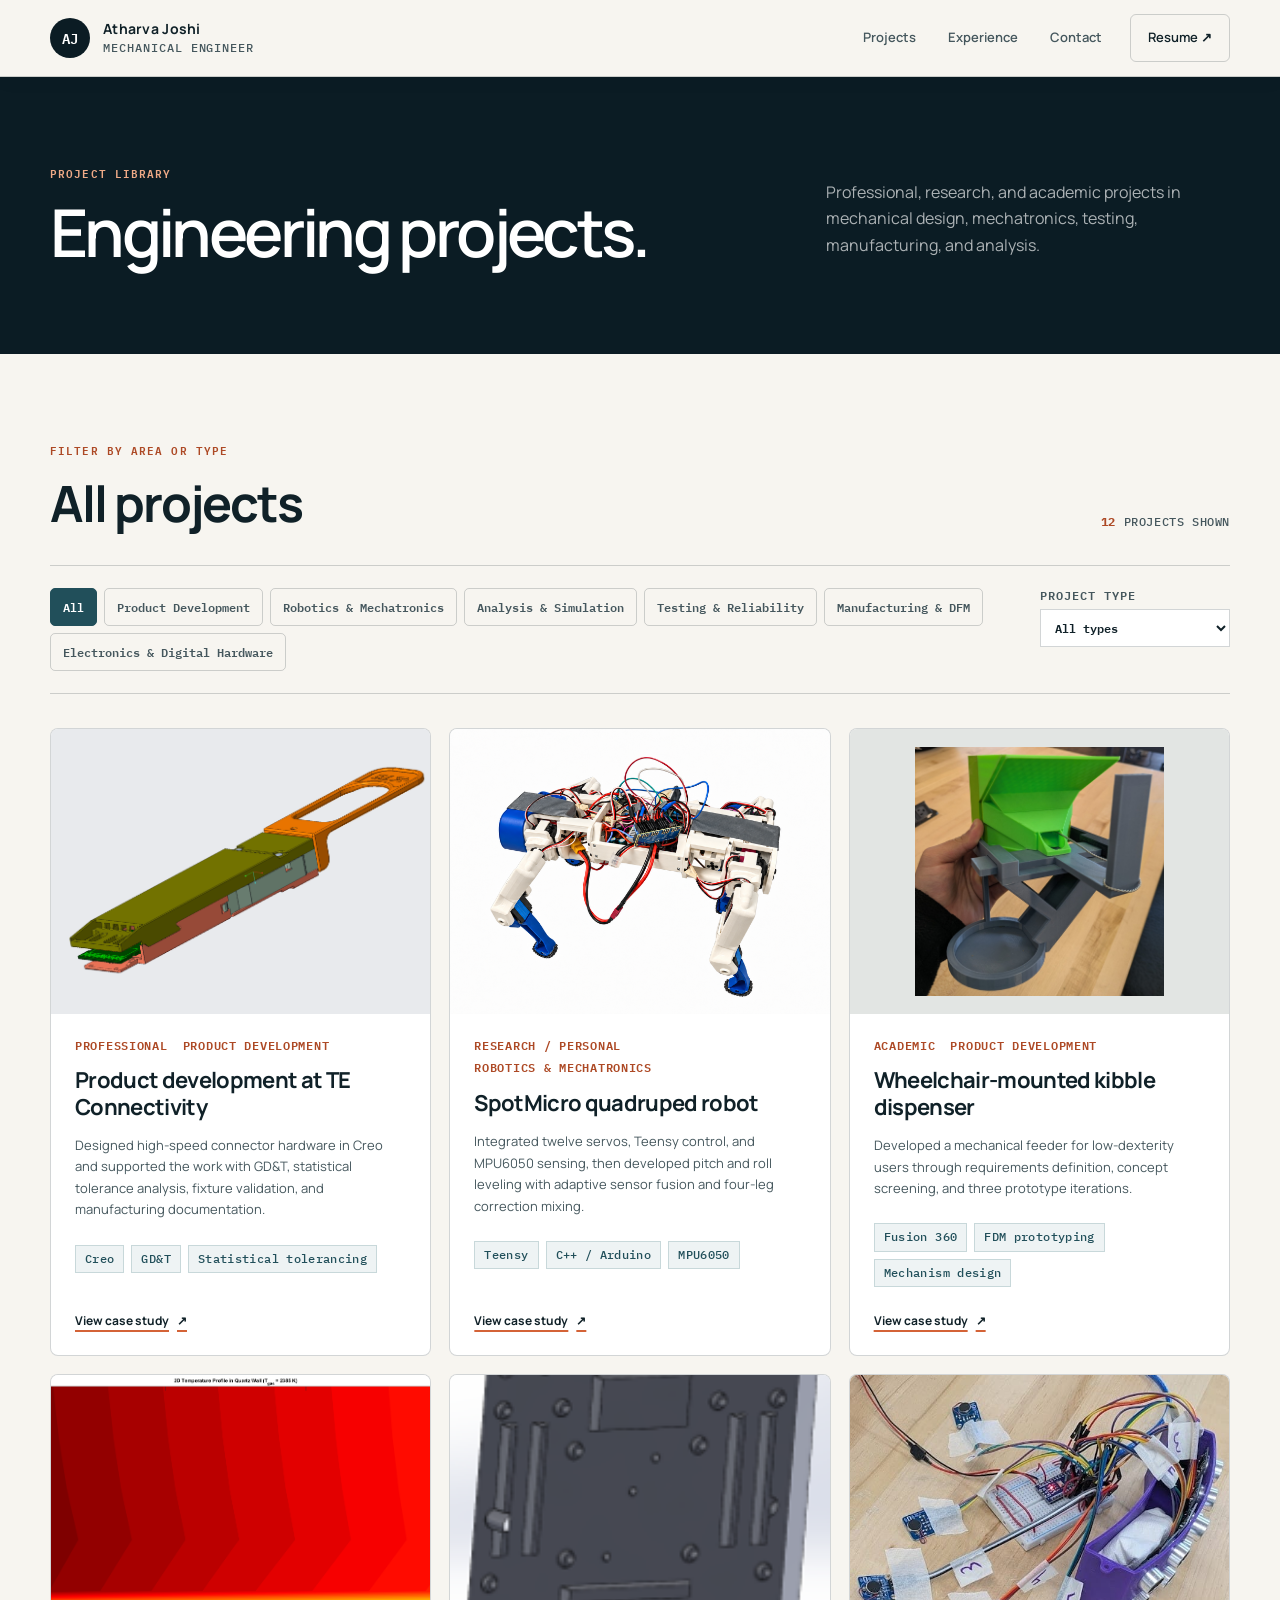
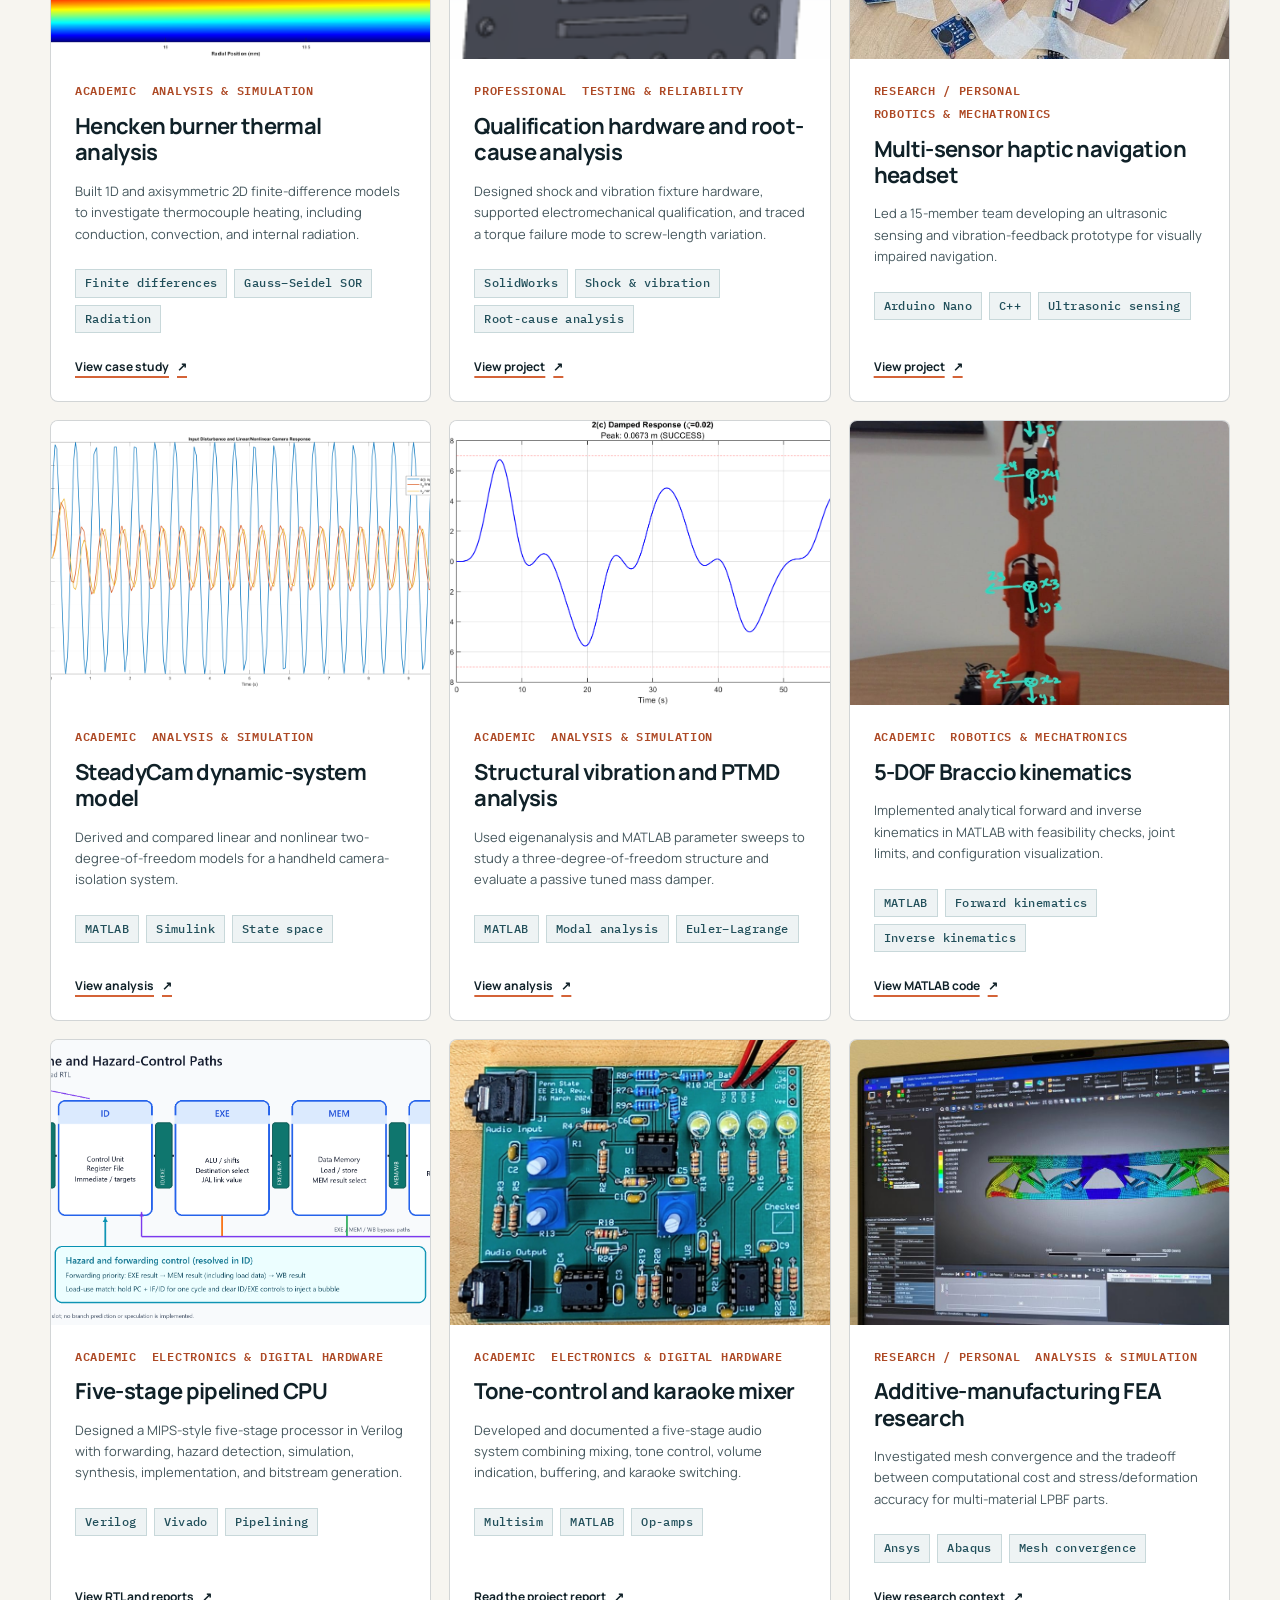
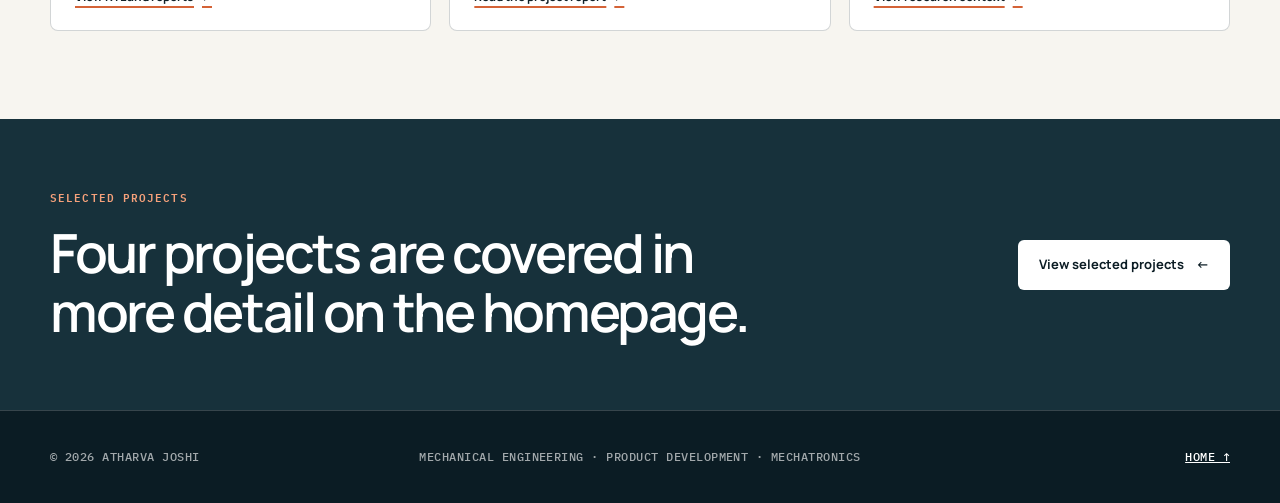
==== commit ad172903: "Improve mobile hierarchy, live math, navigation, and project image viewing" ====
--- a/work/index.html
+++ b/work/index.html
@@ -33,9 +33,9 @@
           <span class="menu-button-lines" aria-hidden="true"><i></i><i></i></span>
         </button>
         <nav class="primary-nav" id="primary-navigation" aria-label="Primary navigation" data-navigation>
-          <a aria-current="page" href="./">Work</a>
+          <a href="../index.html#selected-work">Projects</a>
           <a href="../index.html#experience">Experience</a>
-          <a href="../index.html#about">About</a>
+          <a href="../index.html#contact">Contact</a>
           <a class="nav-resume" href="../assets/Atharva_Joshi_Resume.pdf" target="_blank" rel="noopener">Resume <span aria-hidden="true">↗</span></a>
         </nav>
       </div>
--- a/styles.css
+++ b/styles.css
@@ -1,9 +1,9 @@
 :root {
   --ink: #102128;
   --ink-soft: #45575d;
-  --paper: #f4f1e9;
-  --paper-deep: #e8e3d8;
-  --white: #fffdf8;
+  --paper: #f7f5f0;
+  --paper-deep: #edece6;
+  --white: #ffffff;
   --navy: #0b1c24;
   --navy-light: #17313b;
   --steel: #2f6875;
@@ -12,7 +12,7 @@
   --orange-dark: #ad4925;
   --line: rgba(16, 33, 40, 0.19);
   --line-light: rgba(255, 255, 255, 0.18);
-  --shadow: 0 28px 70px rgba(9, 27, 35, 0.14);
+  --shadow: 0 12px 32px rgba(9, 27, 35, 0.06);
   --sans: "Manrope", "Segoe UI", sans-serif;
   --mono: "IBM Plex Mono", Consolas, monospace;
   --shell: min(1180px, calc(100vw - 48px));
@@ -87,15 +87,15 @@
   position: sticky;
   z-index: 100;
   top: 0;
-  color: var(--white);
-  background: rgba(11, 28, 36, 0.96);
-  border-bottom: 1px solid transparent;
+  color: var(--ink);
+  background: rgba(247, 245, 240, 0.97);
+  border-bottom: 1px solid var(--line);
   transition: border-color 180ms ease, box-shadow 180ms ease;
 }
 
 .site-header.is-scrolled {
-  border-bottom-color: var(--line-light);
-  box-shadow: 0 10px 30px rgba(3, 12, 16, 0.18);
+  border-bottom-color: var(--line);
+  box-shadow: 0 4px 18px rgba(3, 12, 16, 0.04);
 }
 
 .header-inner {
@@ -119,8 +119,9 @@
   height: 40px;
   display: grid;
   place-items: center;
-  color: var(--navy);
-  background: var(--orange);
+  color: var(--white);
+  background: var(--navy);
+  border-radius: 50%;
   font: 600 14px/1 var(--mono);
 }
 
@@ -136,8 +137,8 @@
 
 .brand-copy span {
   margin-top: 4px;
-  color: rgba(255, 255, 255, 0.62);
-  font: 500 10px/1.2 var(--mono);
+  color: var(--ink-soft);
+  font: 500 12px/1.2 var(--mono);
   letter-spacing: 0.08em;
   text-transform: uppercase;
 }
@@ -150,30 +151,31 @@
 
 .primary-nav a {
   padding: 12px 14px;
-  color: rgba(255, 255, 255, 0.78);
+  color: var(--ink-soft);
   font-size: 13px;
   font-weight: 600;
   text-decoration: none;
 }
 
 .primary-nav a:hover {
-  color: var(--white);
+  color: var(--orange-dark);
 }
 
 .primary-nav .nav-resume {
   margin-left: 10px;
   padding-inline: 17px;
-  color: var(--white);
-  border: 1px solid rgba(255, 255, 255, 0.42);
+  color: var(--ink);
+  border: 1px solid var(--line);
+  border-radius: 6px;
 }
 
 .primary-nav .nav-resume:hover {
-  background: rgba(255, 255, 255, 0.09);
+  background: var(--paper-deep);
 }
 
 .menu-button {
   display: none;
-  color: var(--white);
+  color: var(--ink);
   background: transparent;
   border: 0;
   font: 600 12px/1 var(--mono);
@@ -183,18 +185,17 @@
 
 .hero {
   position: relative;
-  min-height: 720px;
+  min-height: auto;
   display: grid;
   align-items: center;
   overflow: hidden;
-  color: var(--white);
-  background:
-    linear-gradient(115deg, rgba(255, 255, 255, 0.035) 1px, transparent 1px) 0 0 / 34px 34px,
-    var(--navy);
+  color: var(--ink);
+  background: var(--paper);
+  border-bottom: 1px solid var(--line);
 }
 
 .hero::after {
-  content: "";
+  content: none;
   position: absolute;
   right: -11vw;
   bottom: -36vw;
@@ -210,16 +211,109 @@
   position: relative;
   z-index: 1;
   display: grid;
-  grid-template-columns: minmax(0, 1.04fr) minmax(420px, 0.96fr);
+  grid-template-columns: minmax(0, 1.15fr) minmax(280px, 0.85fr);
   align-items: center;
-  gap: clamp(48px, 7vw, 96px);
-  padding-block: 88px 92px;
+  gap: clamp(40px, 6vw, 88px);
+  padding-block: 72px;
+}
+
+.hero-copy {
+  min-width: 0;
+}
+
+.hero-portrait {
+  width: 100%;
+  max-width: 380px;
+  justify-self: end;
+  margin: 0;
+  overflow: visible;
+  position: relative;
+  border-radius: 0;
+  outline: 1px solid var(--line);
+  outline-offset: 12px;
+  background: var(--paper-deep);
+}
+
+.hero-portrait::before {
+  content: "";
+  position: absolute;
+  pointer-events: none;
+  inset: -20px;
+  background: linear-gradient(var(--steel), var(--steel)) left top / 28px 1px no-repeat,
+    linear-gradient(var(--steel), var(--steel)) left top / 1px 28px no-repeat,
+    linear-gradient(var(--steel), var(--steel)) right bottom / 28px 1px no-repeat,
+    linear-gradient(var(--steel), var(--steel)) right bottom / 1px 28px no-repeat;
+}
+
+.hero-portrait figcaption {
+  display: flex;
+  justify-content: space-between;
+  gap: 12px;
+  padding: 12px;
+  background: var(--navy);
+  color: #c9dbde;
+  font: 500 12px/1.5 var(--mono);
+  text-transform: uppercase;
+  letter-spacing: .06em;
+}
+
+.hero {
+  background: linear-gradient(90deg, rgba(47,104,117,.045) 1px, transparent 1px) 0 0 / 40px 40px,
+    linear-gradient(rgba(47,104,117,.045) 1px, transparent 1px) 0 0 / 40px 40px, var(--paper);
+}
+
+.experience-logo {
+  align-self: flex-start;
+  width: 190px;
+  height: 86px;
+  padding: 14px 18px;
+  background: #fff;
+  border-radius: 4px;
+}
+
+.experience-logo img { width: 100%; height: 100%; object-fit: contain; }
+.workbench { background: #e6eceb; }
+.workbench .workbench-link { color: white; margin-top: 8px; font-size: 12px; }
+
+.hero-portrait img {
+  width: 100%;
+  height: auto;
+  aspect-ratio: 4 / 5;
+  object-fit: cover;
+  object-position: center;
+}
+
+.hero-specialty {
+  max-width: 570px;
+  margin: 24px 0 0;
+  color: var(--ink);
+  font-size: clamp(21px, 2.4vw, 29px);
+  line-height: 1.4;
+  letter-spacing: -0.025em;
+}
+
+.hero-links {
+  display: flex;
+  flex-wrap: wrap;
+  gap: 24px;
+  margin-top: 22px;
+}
+
+.hero-links a {
+  color: var(--ink-soft);
+  font-size: 12px;
+  text-decoration-color: var(--orange);
+  text-underline-offset: 5px;
+}
+
+.hero-links a:hover {
+  color: var(--orange-dark);
 }
 
 .eyebrow,
 .project-eyebrow {
   margin: 0 0 18px;
-  color: var(--orange);
+  color: var(--orange-dark);
   font: 600 11px/1.45 var(--mono);
   letter-spacing: 0.1em;
   text-transform: uppercase;
@@ -228,17 +322,17 @@
 .hero h1 {
   max-width: 760px;
   margin: 0;
-  font-size: clamp(46px, 6vw, 78px);
-  font-weight: 600;
+  font-size: clamp(46px, 6.4vw, 86px);
+  font-weight: 700;
   line-height: 1.02;
   letter-spacing: -0.055em;
 }
 
 .hero-lede {
   max-width: 670px;
-  margin: 30px 0 0;
-  color: rgba(255, 255, 255, 0.72);
-  font-size: clamp(17px, 1.6vw, 20px);
+  margin: 20px 0 0;
+  color: var(--ink-soft);
+  font-size: clamp(15px, 1.4vw, 17px);
   line-height: 1.65;
 }
 
@@ -257,6 +351,7 @@
   gap: 12px;
   padding: 12px 20px;
   border: 1px solid transparent;
+  border-radius: 6px;
   font-size: 13px;
   font-weight: 700;
   text-decoration: none;
@@ -268,8 +363,8 @@
 }
 
 .button-primary {
-  color: var(--navy);
-  background: var(--orange);
+  color: var(--white);
+  background: var(--navy);
 }
 
 .button-primary:hover {
@@ -290,9 +385,9 @@
   display: grid;
   grid-template-columns: repeat(3, 1fr);
   gap: 18px;
-  margin: 52px 0 0;
+  margin: 32px 0 0;
   padding-top: 24px;
-  border-top: 1px solid var(--line-light);
+  border-top: 1px solid var(--line);
 }
 
 .hero-facts div {
@@ -300,15 +395,15 @@
 }
 
 .hero-facts dt {
-  color: rgba(255, 255, 255, 0.48);
-  font: 500 9px/1.4 var(--mono);
+  color: var(--ink-soft);
+  font: 500 12px/1.4 var(--mono);
   letter-spacing: 0.1em;
   text-transform: uppercase;
 }
 
 .hero-facts dd {
   margin: 8px 0 0;
-  color: rgba(255, 255, 255, 0.86);
+  color: var(--ink);
   font-size: 12px;
   line-height: 1.45;
 }
@@ -345,7 +440,7 @@
   padding: 12px 15px;
   color: rgba(255, 255, 255, 0.8);
   background: rgba(11, 28, 36, 0.92);
-  font: 500 10px/1.3 var(--mono);
+  font: 500 12px/1.3 var(--mono);
   letter-spacing: 0.05em;
   text-transform: uppercase;
 }
@@ -381,7 +476,7 @@
   color: rgba(255, 255, 255, 0.52);
   background: rgba(255, 255, 255, 0.04);
   border: 1px solid var(--line-light);
-  font: 500 8px/1 var(--mono);
+  font: 500 12px/1 var(--mono);
   letter-spacing: 0.08em;
 }
 
@@ -419,7 +514,7 @@
   top: 27px;
   left: 20px;
   color: var(--orange);
-  font: 600 10px/1 var(--mono);
+  font: 600 12px/1 var(--mono);
 }
 
 .proof-grid strong,
@@ -434,11 +529,11 @@
 .proof-grid small {
   margin-top: 7px;
   color: rgba(255, 255, 255, 0.58);
-  font: 500 9px/1.5 var(--mono);
+  font: 500 12px/1.5 var(--mono);
 }
 
 .section {
-  padding-block: clamp(86px, 10vw, 140px);
+  padding-block: clamp(64px, 7vw, 96px);
 }
 
 .section-heading {
@@ -459,7 +554,7 @@
 .contact-band h2 {
   max-width: 760px;
   margin: 0;
-  font-size: clamp(36px, 4.8vw, 58px);
+  font-size: clamp(32px, 4vw, 48px);
   font-weight: 600;
   line-height: 1.08;
   letter-spacing: -0.045em;
@@ -472,29 +567,60 @@
 }
 
 .featured-grid {
-  border-top: 1px solid var(--line);
+  display: grid;
+  grid-template-columns: repeat(2, minmax(0, 1fr));
+  gap: 28px;
 }
 
 .featured-project {
-  display: grid;
-  grid-template-columns: minmax(340px, 0.92fr) minmax(0, 1.08fr);
-  gap: clamp(42px, 7vw, 94px);
-  align-items: center;
-  padding-block: 48px;
-  border-bottom: 1px solid var(--line);
+  min-width: 0;
+  display: flex;
+  flex-direction: column;
+  gap: 0;
+  overflow: hidden;
+  background: var(--white);
+  border: 1px solid var(--line);
+  border-radius: 8px;
 }
 
 .featured-project:nth-child(even) .project-media {
-  order: 2;
+  order: initial;
+}
+
+.project-copy {
+  flex: 1;
+  display: flex;
+  flex-direction: column;
+  padding: 28px;
+}
+
+.project-copy .text-link {
+  align-self: flex-start;
+  margin-top: auto;
+  padding-top: 24px;
+}
+
+.hero .button-secondary {
+  color: var(--ink);
+  border-color: var(--line);
+}
+
+.hero .button-secondary:hover {
+  background: var(--paper-deep);
+}
+
+.hero .button-primary:hover {
+  background: var(--steel-dark);
 }
 
 .project-media {
   position: relative;
-  aspect-ratio: 4 / 3;
+  width: 100%;
+  aspect-ratio: 16 / 10;
   display: block;
   overflow: hidden;
   background: var(--paper-deep);
-  box-shadow: var(--shadow);
+  border-bottom: 1px solid var(--line);
 }
 
 .project-media::after {
@@ -512,6 +638,22 @@
   transition: transform 450ms cubic-bezier(0.2, 0.75, 0.25, 1);
 }
 
+.project-media.is-contain,
+.library-card-media.is-contain {
+  background: #e2e5e3;
+}
+
+.project-media.is-contain img,
+.library-card-media.is-contain img {
+  object-fit: contain;
+  padding: 18px;
+}
+
+.project-media.is-contain:hover img,
+.library-card-media.is-contain:hover img {
+  transform: none;
+}
+
 .project-media:hover img {
   transform: scale(1.025);
 }
@@ -523,7 +665,16 @@
 }
 
 #hencken-burner .project-media img {
+  object-fit: contain;
   object-position: center;
+  padding: 12px;
+  background: var(--white);
+}
+
+#spotmicro .project-media img {
+  object-fit: contain;
+  padding: 12px;
+  background: var(--white);
 }
 
 .project-number,
@@ -551,7 +702,7 @@
   padding: 7px 9px;
   color: var(--white);
   background: rgba(11, 28, 36, 0.9);
-  font-size: 8px;
+  font-size: 12px;
   letter-spacing: 0.08em;
   text-transform: uppercase;
 }
@@ -562,7 +713,7 @@
 .experience-item h3 {
   margin: 0;
   color: var(--ink);
-  font-size: clamp(24px, 3vw, 38px);
+  font-size: clamp(24px, 2.5vw, 30px);
   font-weight: 600;
   line-height: 1.18;
   letter-spacing: -0.035em;
@@ -572,6 +723,7 @@
 .supporting-copy > p:not(.project-eyebrow) {
   margin: 18px 0 0;
   color: var(--ink-soft);
+  font-size: 14px;
 }
 
 .project-outcome {
@@ -600,7 +752,7 @@
   color: var(--steel-dark);
   background: rgba(47, 104, 117, 0.08);
   border: 1px solid rgba(47, 104, 117, 0.2);
-  font: 500 9px/1.2 var(--mono);
+  font: 500 12px/1.2 var(--mono);
   letter-spacing: 0.03em;
 }
 
@@ -665,65 +817,83 @@
   display: block;
   margin-top: 34px;
   color: rgba(255, 255, 255, 0.42);
-  font: 500 9px/1.5 var(--mono);
+  font: 500 12px/1.5 var(--mono);
   letter-spacing: 0.04em;
 }
 
 .experience {
-  background: var(--white);
+  color: var(--white);
+  background: var(--navy);
 }
 
 .experience-layout {
   display: grid;
-  grid-template-columns: minmax(280px, 0.7fr) minmax(0, 1.3fr);
-  gap: clamp(56px, 9vw, 130px);
+  gap: 40px;
 }
 
 .experience-intro {
   align-self: start;
-  position: sticky;
-  top: 120px;
+  position: static;
 }
 
 .experience-intro p:last-child {
-  margin: 26px 0 0;
-  color: var(--ink-soft);
+  margin: 16px 0 0;
+  color: rgba(255, 255, 255, 0.7);
 }
 
 .experience-list {
-  border-top: 1px solid var(--line);
+  display: grid;
+  grid-template-columns: repeat(2, minmax(0, 1fr));
+  gap: 28px;
 }
 
 .experience-item {
-  display: grid;
-  grid-template-columns: 155px minmax(0, 1fr);
-  gap: 32px;
-  padding-block: 36px 42px;
-  border-bottom: 1px solid var(--line);
+  display: flex;
+  flex-direction: column;
+  gap: 24px;
+  padding: 32px;
+  border: 1px solid var(--line-light);
+  border-radius: 8px;
+  background: rgba(255, 255, 255, 0.035);
 }
 
 .experience-meta {
   display: grid;
   align-content: start;
   gap: 8px;
-  color: var(--ink-soft);
-  font: 500 9px/1.5 var(--mono);
+  color: rgba(255, 255, 255, 0.65);
+  font: 500 12px/1.5 var(--mono);
   letter-spacing: 0.05em;
   text-transform: uppercase;
 }
 
 .experience-meta span:first-child {
-  color: var(--orange-dark);
+  color: #efaa87;
   font-size: 11px;
 }
 
 .experience-item h3 {
+  color: var(--white);
   font-size: 28px;
 }
 
 .experience-item p {
   margin: 16px 0 0;
-  color: var(--ink-soft);
+  color: rgba(255, 255, 255, 0.7);
+}
+
+.experience .eyebrow {
+  color: #efaa87;
+}
+
+.experience .text-link {
+  color: var(--white);
+}
+
+.experience .inline-tags li {
+  color: #c3d6da;
+  border-color: var(--line-light);
+  background: transparent;
 }
 
 .more-work {
@@ -741,6 +911,8 @@
   flex-direction: column;
   background: var(--white);
   border: 1px solid var(--line);
+  border-radius: 8px;
+  overflow: hidden;
 }
 
 .supporting-media {
@@ -753,7 +925,8 @@
 .supporting-media img {
   width: 100%;
   height: 100%;
-  object-fit: cover;
+  object-fit: contain;
+  padding: 12px;
   transition: transform 350ms ease;
 }
 
@@ -794,11 +967,9 @@
 }
 
 .page-hero {
-  padding-block: clamp(78px, 10vw, 132px);
-  color: var(--white);
-  background:
-    linear-gradient(115deg, rgba(255, 255, 255, 0.035) 1px, transparent 1px) 0 0 / 34px 34px,
-    var(--navy);
+  padding-block: clamp(56px, 7vw, 88px);
+  color: var(--white);
+  background: var(--navy);
 }
 
 .page-hero-grid {
@@ -811,19 +982,23 @@
 .page-hero h1 {
   max-width: 820px;
   margin: 0;
-  font-size: clamp(44px, 7vw, 78px);
+  font-size: clamp(40px, 5.5vw, 66px);
   font-weight: 600;
   line-height: 1.02;
   letter-spacing: -0.055em;
 }
 
+.page-hero .eyebrow {
+  color: #efaa87;
+}
+
 .page-hero-grid > p {
   margin: 0 0 8px;
   color: rgba(255, 255, 255, 0.66);
 }
 
 .library-section {
-  padding-block: clamp(78px, 10vw, 132px);
+  padding-block: clamp(56px, 7vw, 88px);
 }
 
 .library-header {
@@ -844,7 +1019,7 @@
 .result-count {
   margin: 0;
   color: var(--ink-soft);
-  font: 500 10px/1.4 var(--mono);
+  font: 500 12px/1.4 var(--mono);
   letter-spacing: 0.05em;
   text-transform: uppercase;
 }
@@ -874,7 +1049,8 @@
   color: var(--ink-soft);
   background: transparent;
   border: 1px solid var(--line);
-  font: 600 9px/1.2 var(--mono);
+  border-radius: 5px;
+  font: 600 12px/1.2 var(--mono);
   cursor: pointer;
 }
 
@@ -890,7 +1066,7 @@
   display: grid;
   gap: 6px;
   color: var(--ink-soft);
-  font: 600 8px/1.2 var(--mono);
+  font: 600 12px/1.2 var(--mono);
   letter-spacing: 0.08em;
   text-transform: uppercase;
 }
@@ -903,7 +1079,7 @@
   background: var(--white);
   border: 1px solid var(--line);
   border-radius: 0;
-  font: 600 10px/1.2 var(--mono);
+  font: 600 12px/1.2 var(--mono);
 }
 
 .library-grid {
@@ -919,6 +1095,8 @@
   flex-direction: column;
   background: var(--white);
   border: 1px solid var(--line);
+  border-radius: 8px;
+  overflow: hidden;
 }
 
 .library-card-media {
@@ -952,7 +1130,7 @@
   gap: 7px 15px;
   margin-bottom: 14px;
   color: var(--orange-dark);
-  font: 600 8px/1.3 var(--mono);
+  font: 600 12px/1.3 var(--mono);
   letter-spacing: 0.06em;
   text-transform: uppercase;
 }
@@ -1039,7 +1217,7 @@
 .contact-band {
   padding-block: 70px;
   color: var(--white);
-  background: var(--steel-dark);
+  background: var(--navy-light);
 }
 
 .contact-inner {
@@ -1081,7 +1259,7 @@
   grid-template-columns: 1fr auto 1fr;
   align-items: center;
   gap: 24px;
-  font: 500 9px/1.5 var(--mono);
+  font: 500 12px/1.5 var(--mono);
   letter-spacing: 0.04em;
   text-transform: uppercase;
 }
@@ -1106,8 +1284,9 @@
   }
 
   .hero-grid {
-    grid-template-columns: 1fr;
-    padding-block: 72px;
+    grid-template-columns: minmax(0, 1.4fr) minmax(220px, 0.8fr);
+    gap: 32px;
+    padding-block: 56px;
   }
 
   .hero-copy {
@@ -1249,8 +1428,8 @@
     display: none;
     align-items: stretch;
     padding: 18px 14px 26px;
-    background: var(--navy);
-    border-top: 1px solid var(--line-light);
+    background: var(--paper);
+    border-top: 1px solid var(--line);
     box-shadow: 0 24px 42px rgba(0, 0, 0, 0.24);
   }
 
@@ -1263,12 +1442,27 @@
     margin: 0;
     padding: 14px;
     border: 0;
-    border-bottom: 1px solid var(--line-light);
+    border-bottom: 1px solid var(--line);
   }
 
   .hero-grid {
-    gap: 48px;
-    padding-block: 60px 64px;
+    grid-template-columns: 1fr;
+    gap: 28px;
+    padding-block: 32px 48px;
+  }
+
+  .hero-portrait {
+    grid-row: 1;
+    justify-self: start;
+    width: 180px;
+    margin: 12px 0 8px 12px;
+  }
+
+  .hero-portrait figcaption { flex-direction: column; gap: 4px; font-size: 7px; }
+
+  .hero-portrait img {
+    aspect-ratio: 1;
+    object-position: center;
   }
 
   .hero h1 {
@@ -1315,8 +1509,18 @@
   }
 
   .featured-project {
-    gap: 30px;
-    padding-block: 36px;
+    gap: 0;
+    padding: 0;
+  }
+
+  .featured-grid,
+  .experience-list {
+    grid-template-columns: 1fr;
+  }
+
+  .project-copy,
+  .experience-item {
+    padding: 24px;
   }
 
   .capability-grid,
@@ -1381,7 +1585,7 @@
   }
 
   .evidence-frame figcaption {
-    font-size: 8px;
+    font-size: 12px;
   }
 
   .proof-grid > div {
